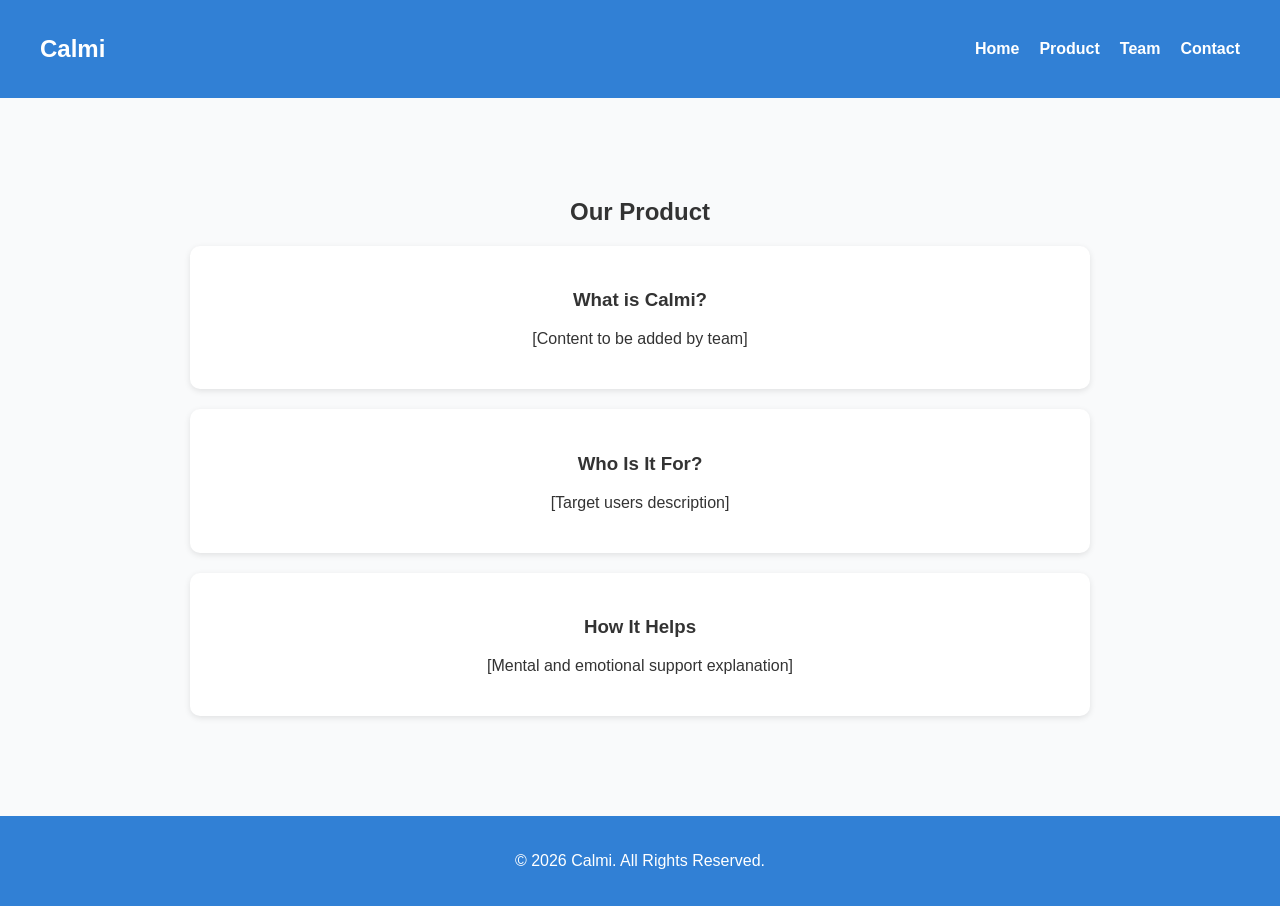
==== about.html @ ed435d08 "Update about.html" ====
<!DOCTYPE html>
<html lang="en">
<head>
  <meta charset="UTF-8">
  <meta name="viewport" content="width=device-width, initial-scale=1.0">
  <title>About | Calmi</title>
  <link rel="stylesheet" href="styles.css">
</head>
<body>
  <nav class="navbar">
    <h2 class="logo">Calmi</h2>
    <ul class="nav-links">
      <li><a href="index.html">Home</a></li>
      <li><a href="about.html">Product</a></li>
      <li><a href="team.html">Team</a></li>
      <li><a href="contact.html">Contact</a></li>
    </ul>
  </nav>

  <section class="page-section">
    <h1>Our Product</h1>

    <div class="content-box">
      <h3>What is Calmi?</h3>
      <p>[Content to be added by team]</p>
    </div>

    <div class="content-box">
      <h3>Who Is It For?</h3>
      <p>[Target users description]</p>
    </div>

    <div class="content-box">
      <h3>How It Helps</h3>
      <p>[Mental and emotional support explanation]</p>
    </div>
  </section>

  <footer>
    <p>© 2026 Calmi. All Rights Reserved.</p>
  </footer>
</body>

</html>
---- styles.css ----
body {
  margin: 0;
  font-family: Arial, sans-serif;
  background: #f9fafb;
  color: #333;
}

/* Navbar */
.navbar {
  display: flex;
  justify-content: space-between;
  align-items: center;
  background: #3180d5;
  padding: 15px 40px;
  color: white;
}

.logo {
  font-size: 24px;
}

.nav-links {
  list-style: none;
  display: flex;
  gap: 20px;
}

.nav-links a {
  color: white;
  text-decoration: none;
  font-weight: bold;
}

.nav-links a:hover {
  text-decoration: underline;
}

/* Hero */
.hero {
  text-align: center;
  padding: 100px 20px;
  background: linear-gradient(135deg, #2563eb, #1e3a8a);
  color: white;
}

.hero h1 {
  font-size: 48px;
}

.hero p {
  font-size: 20px;
  margin: 20px 0;
}

/* Buttons */
.btn-primary {
  background: #fbbf24;
  color: #000;
  padding: 12px 25px;
  border-radius: 8px;
  text-decoration: none;
  font-weight: bold;
  border: none;
  cursor: pointer;
}

.btn-primary:hover {
  background: #f59e0b;
}

/* Features */
.features {
  padding: 60px 20px;
  text-align: center;
}

.feature-grid {
  display: grid;
  grid-template-columns: repeat(auto-fit, minmax(200px, 1fr));
  gap: 20px;
  max-width: 900px;
  margin: auto;
}

.feature {
  background: white;
  padding: 25px;
  border-radius: 10px;
  box-shadow: 0 2px 8px rgba(0,0,0,0.1);
}

/* Pages */
.page-section {
  max-width: 900px;
  margin: 60px auto;
  padding: 20px;
  text-align: center;
}

.content-box {
  background: white;
  margin: 20px 0;
  padding: 25px;
  border-radius: 10px;
  box-shadow: 0 2px 6px rgba(0,0,0,0.1);
}

/* Team */
.team-grid {
  display: grid;
  grid-template-columns: repeat(auto-fit, minmax(220px, 1fr));
  gap: 20px;
  margin-top: 30px;
}

.member {
  background: white;
  padding: 20px;
  border-radius: 10px;
  box-shadow: 0 2px 6px rgba(0,0,0,0.1);
}

/* Contact */
.contact-form {
  display: flex;
  flex-direction: column;
  gap: 15px;
  max-width: 400px;
  margin: auto;
}

.contact-form input,
.contact-form textarea {
  padding: 10px;
  border-radius: 6px;
  border: 1px solid #ccc;
}

/* Footer */
footer {
  background: #3180d5;
  color: white;
  text-align: center;
  padding: 20px;
  margin-top: 50px;
}

/* Hero Section with Background Image */

.hero {
  height: 90vh;
  background: url("images/senior-support.png") center/cover no-repeat;
  position: relative;
  display: flex;
  align-items: center;
  justify-content: center;
}

/* Dark overlay for readability */
.hero-overlay {
  background: rgba(0, 0, 0, 0.45);
  width: 100%;
  height: 100%;
  display: flex;
  align-items: center;
  justify-content: center;
}

/* Text inside hero */
.hero-content {
  text-align: center;
  color: white;
  max-width: 850px;
  padding: 20px;
}

.hero-content h1 {
  font-size: 3.5rem;
  margin-bottom: 15px;
}

.hero-content p {
  font-size: 1.3rem;
  margin-bottom: 25px;
}
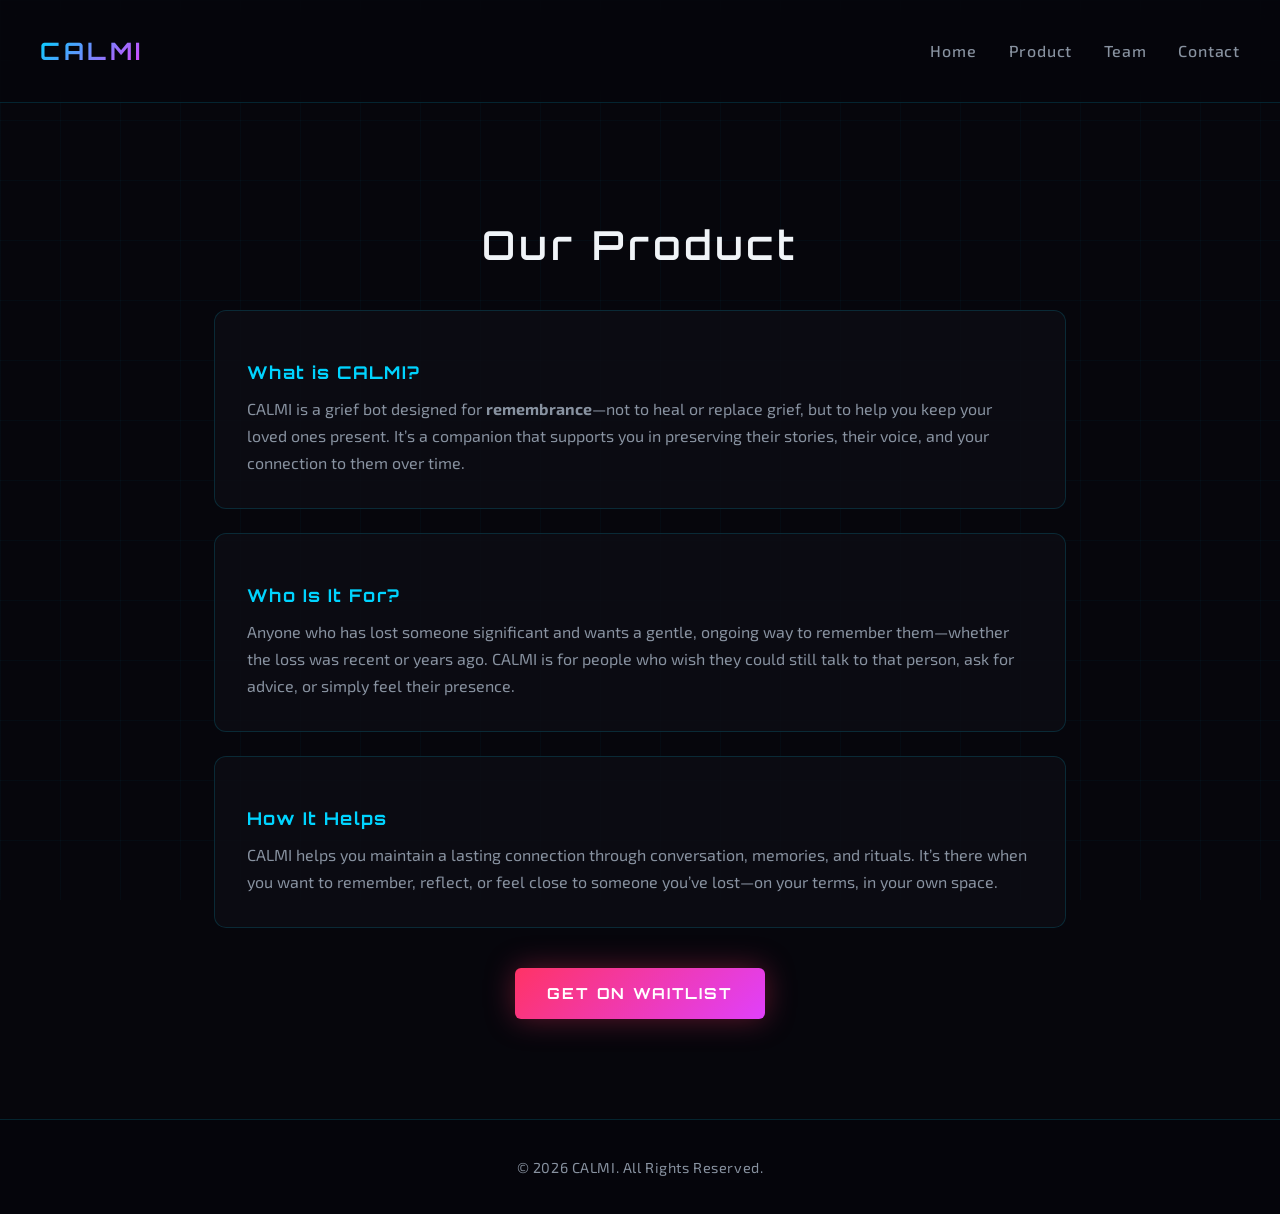
==== commit a849ff97: "new look" ====
--- a/about.html
+++ b/about.html
@@ -3,12 +3,12 @@
 <head>
   <meta charset="UTF-8">
   <meta name="viewport" content="width=device-width, initial-scale=1.0">
-  <title>About | Calmi</title>
+  <title>Product | CALMI</title>
   <link rel="stylesheet" href="styles.css">
 </head>
 <body>
   <nav class="navbar">
-    <h2 class="logo">Calmi</h2>
+    <h2 class="logo">CALMI</h2>
     <ul class="nav-links">
       <li><a href="index.html">Home</a></li>
       <li><a href="about.html">Product</a></li>
@@ -21,24 +21,27 @@
     <h1>Our Product</h1>
 
     <div class="content-box">
-      <h3>What is Calmi?</h3>
-      <p>[Content to be added by team]</p>
+      <h3>What is CALMI?</h3>
+      <p>CALMI is a grief bot designed for <strong>remembrance</strong>—not to heal or replace grief, but to help you keep your loved ones present. It’s a companion that supports you in preserving their stories, their voice, and your connection to them over time.</p>
     </div>
 
     <div class="content-box">
       <h3>Who Is It For?</h3>
-      <p>[Target users description]</p>
+      <p>Anyone who has lost someone significant and wants a gentle, ongoing way to remember them—whether the loss was recent or years ago. CALMI is for people who wish they could still talk to that person, ask for advice, or simply feel their presence.</p>
     </div>
 
     <div class="content-box">
       <h3>How It Helps</h3>
-      <p>[Mental and emotional support explanation]</p>
+      <p>CALMI helps you maintain a lasting connection through conversation, memories, and rituals. It’s there when you want to remember, reflect, or feel close to someone you’ve lost—on your terms, in your own space.</p>
     </div>
+
+    <p style="margin-top: 2rem;">
+      <a href="https://docs.google.com/forms/d/1u--4lO0Mme1MExjLRsgUja7HMF2YsxgxfcS31DDlOsg/viewform" target="_blank" rel="noopener noreferrer" class="btn-waitlist">Get on waitlist</a>
+    </p>
   </section>
 
   <footer>
-    <p>© 2026 Calmi. All Rights Reserved.</p>
+    <p>© 2026 CALMI. All Rights Reserved.</p>
   </footer>
 </body>
-
 </html>
--- a/styles.css
+++ b/styles.css
@@ -1,8 +1,48 @@
+/* CALMI — Futuristic remembrance companion */
+@import url('https://fonts.googleapis.com/css2?family=Orbitron:wght@400;500;600;700;800&family=Exo+2:ital,wght@0,300;0,400;0,500;0,600;0,700;1,400&display=swap');
+
+:root {
+  --bg-deep: #06060c;
+  --bg-card: #0d0d14;
+  --bg-elevated: #12121c;
+  --border: rgba(0, 212, 255, 0.15);
+  --accent-cyan: #00d4ff;
+  --accent-cyan-dim: rgba(0, 212, 255, 0.5);
+  --accent-magenta: #e040fb;
+  --accent-gold: #ffb347;
+  --accent-heart: #ff3366;
+  --text-primary: #f0f4f8;
+  --text-muted: #8892a0;
+  --glow-cyan: 0 0 30px rgba(0, 212, 255, 0.25);
+  --glow-magenta: 0 0 30px rgba(224, 64, 251, 0.2);
+  --font-display: 'Orbitron', sans-serif;
+  --font-body: 'Exo 2', sans-serif;
+}
+
+* {
+  box-sizing: border-box;
+}
+
 body {
   margin: 0;
-  font-family: Arial, sans-serif;
-  background: #f9fafb;
-  color: #333;
+  font-family: var(--font-body);
+  background: var(--bg-deep);
+  color: var(--text-primary);
+  min-height: 100vh;
+  overflow-x: hidden;
+}
+
+/* Subtle grid background */
+body::before {
+  content: '';
+  position: fixed;
+  inset: 0;
+  background-image:
+    linear-gradient(rgba(0, 212, 255, 0.03) 1px, transparent 1px),
+    linear-gradient(90deg, rgba(0, 212, 255, 0.03) 1px, transparent 1px);
+  background-size: 60px 60px;
+  pointer-events: none;
+  z-index: 0;
 }
 
 /* Navbar */
@@ -10,178 +50,397 @@
   display: flex;
   justify-content: space-between;
   align-items: center;
-  background: #3180d5;
-  padding: 15px 40px;
-  color: white;
+  background: rgba(6, 6, 12, 0.85);
+  backdrop-filter: blur(12px);
+  padding: 16px 40px;
+  border-bottom: 1px solid var(--border);
+  position: sticky;
+  top: 0;
+  z-index: 100;
 }
 
 .logo {
-  font-size: 24px;
+  font-family: var(--font-display);
+  font-size: 1.5rem;
+  font-weight: 700;
+  letter-spacing: 0.15em;
+  background: linear-gradient(135deg, var(--accent-cyan), var(--accent-magenta));
+  -webkit-background-clip: text;
+  -webkit-text-fill-color: transparent;
+  background-clip: text;
 }
 
 .nav-links {
   list-style: none;
   display: flex;
-  gap: 20px;
+  gap: 32px;
+  margin: 0;
+  padding: 0;
 }
 
 .nav-links a {
-  color: white;
+  color: var(--text-muted);
   text-decoration: none;
-  font-weight: bold;
+  font-weight: 500;
+  letter-spacing: 0.05em;
+  transition: color 0.2s ease, text-shadow 0.2s ease;
 }
 
 .nav-links a:hover {
-  text-decoration: underline;
+  color: var(--accent-cyan);
+  text-shadow: 0 0 20px var(--accent-cyan-dim);
 }
 
 /* Hero */
 .hero {
-  text-align: center;
-  padding: 100px 20px;
-  background: linear-gradient(135deg, #2563eb, #1e3a8a);
-  color: white;
-}
-
-.hero h1 {
-  font-size: 48px;
-}
-
-.hero p {
-  font-size: 20px;
-  margin: 20px 0;
+  min-height: 92vh;
+  position: relative;
+  display: flex;
+  align-items: center;
+  justify-content: center;
+  padding: 40px 24px;
+  background:
+    radial-gradient(ellipse 80% 50% at 50% 0%, rgba(0, 212, 255, 0.08) 0%, transparent 55%),
+    radial-gradient(ellipse 60% 40% at 80% 60%, rgba(224, 64, 251, 0.06) 0%, transparent 50%),
+    var(--bg-deep);
+}
+
+.hero-overlay {
+  display: flex;
+  align-items: center;
+  justify-content: center;
+  gap: 60px;
+  max-width: 1200px;
+  margin: 0 auto;
+  flex-wrap: wrap;
+}
+
+.hero-content {
+  text-align: left;
+  flex: 1;
+  min-width: 280px;
+}
+
+.hero-content h1 {
+  font-family: var(--font-display);
+  font-size: clamp(2.2rem, 5vw, 3.5rem);
+  font-weight: 700;
+  letter-spacing: 0.02em;
+  line-height: 1.15;
+  margin-bottom: 16px;
+  background: linear-gradient(180deg, #fff 0%, var(--text-muted) 100%);
+  -webkit-background-clip: text;
+  -webkit-text-fill-color: transparent;
+  background-clip: text;
+}
+
+.hero-content .tagline {
+  font-size: 1.15rem;
+  color: var(--accent-cyan);
+  font-weight: 500;
+  letter-spacing: 0.2em;
+  text-transform: uppercase;
+  margin-bottom: 12px;
+}
+
+.hero-content p {
+  font-size: 1.15rem;
+  color: var(--text-muted);
+  line-height: 1.6;
+  margin-bottom: 28px;
+  max-width: 480px;
+}
+
+.hero-calmi {
+  flex-shrink: 0;
+}
+
+.hero-calmi img {
+  width: min(320px, 85vw);
+  height: auto;
+  filter: drop-shadow(0 0 40px rgba(0, 212, 255, 0.2));
+  animation: float 6s ease-in-out infinite;
+}
+
+@keyframes float {
+  0%, 100% { transform: translateY(0); }
+  50% { transform: translateY(-12px); }
 }
 
 /* Buttons */
 .btn-primary {
-  background: #fbbf24;
-  color: #000;
-  padding: 12px 25px;
-  border-radius: 8px;
+  display: inline-block;
+  background: linear-gradient(135deg, var(--accent-cyan), #0099cc);
+  color: var(--bg-deep);
+  padding: 14px 28px;
+  border-radius: 6px;
   text-decoration: none;
-  font-weight: bold;
+  font-family: var(--font-display);
+  font-weight: 600;
+  font-size: 0.9rem;
+  letter-spacing: 0.1em;
   border: none;
   cursor: pointer;
+  transition: box-shadow 0.3s ease, transform 0.2s ease;
+  box-shadow: 0 0 25px rgba(0, 212, 255, 0.35);
 }
 
 .btn-primary:hover {
-  background: #f59e0b;
+  box-shadow: 0 0 40px rgba(0, 212, 255, 0.5);
+  transform: translateY(-2px);
+}
+
+.btn-waitlist {
+  display: inline-flex;
+  align-items: center;
+  gap: 10px;
+  background: linear-gradient(135deg, var(--accent-heart), var(--accent-magenta));
+  color: #fff;
+  padding: 16px 32px;
+  border-radius: 6px;
+  text-decoration: none;
+  font-family: var(--font-display);
+  font-weight: 700;
+  font-size: 0.95rem;
+  letter-spacing: 0.12em;
+  text-transform: uppercase;
+  border: none;
+  cursor: pointer;
+  transition: box-shadow 0.3s ease, transform 0.2s ease;
+  box-shadow: 0 0 30px rgba(255, 51, 102, 0.35);
+  margin-top: 8px;
+}
+
+.btn-waitlist:hover {
+  box-shadow: 0 0 45px rgba(255, 51, 102, 0.5), 0 0 60px rgba(224, 64, 251, 0.25);
+  transform: translateY(-2px);
 }
 
 /* Features */
 .features {
-  padding: 60px 20px;
+  padding: 80px 24px;
   text-align: center;
+  position: relative;
+  z-index: 1;
+}
+
+.features h2 {
+  font-family: var(--font-display);
+  font-size: clamp(1.5rem, 3vw, 2rem);
+  font-weight: 600;
+  letter-spacing: 0.15em;
+  color: var(--text-primary);
+  margin-bottom: 48px;
 }
 
 .feature-grid {
   display: grid;
-  grid-template-columns: repeat(auto-fit, minmax(200px, 1fr));
-  gap: 20px;
-  max-width: 900px;
-  margin: auto;
+  grid-template-columns: repeat(auto-fit, minmax(220px, 1fr));
+  gap: 24px;
+  max-width: 1000px;
+  margin: 0 auto;
 }
 
 .feature {
-  background: white;
-  padding: 25px;
-  border-radius: 10px;
-  box-shadow: 0 2px 8px rgba(0,0,0,0.1);
+  background: rgba(13, 13, 20, 0.8);
+  padding: 28px 24px;
+  border-radius: 12px;
+  border: 1px solid var(--border);
+  font-weight: 500;
+  letter-spacing: 0.04em;
+  transition: border-color 0.25s ease, box-shadow 0.25s ease;
+}
+
+.feature:hover {
+  border-color: var(--accent-cyan-dim);
+  box-shadow: var(--glow-cyan);
 }
 
 /* Pages */
 .page-section {
   max-width: 900px;
   margin: 60px auto;
-  padding: 20px;
+  padding: 24px;
   text-align: center;
+  position: relative;
+  z-index: 1;
+}
+
+.page-section h1 {
+  font-family: var(--font-display);
+  font-size: clamp(1.8rem, 4vw, 2.5rem);
+  font-weight: 600;
+  letter-spacing: 0.1em;
+  margin-bottom: 40px;
+  color: var(--text-primary);
 }
 
 .content-box {
-  background: white;
-  margin: 20px 0;
-  padding: 25px;
-  border-radius: 10px;
-  box-shadow: 0 2px 6px rgba(0,0,0,0.1);
+  background: rgba(13, 13, 20, 0.8);
+  margin: 24px 0;
+  padding: 32px;
+  border-radius: 12px;
+  border: 1px solid var(--border);
+  text-align: left;
+}
+
+.content-box h3 {
+  font-family: var(--font-display);
+  font-size: 1.1rem;
+  letter-spacing: 0.08em;
+  color: var(--accent-cyan);
+  margin-bottom: 12px;
+}
+
+.content-box p {
+  color: var(--text-muted);
+  line-height: 1.7;
+  margin: 0;
 }
 
 /* Team */
+.team {
+  text-align: center;
+  padding: 48px 24px;
+  position: relative;
+  z-index: 1;
+}
+
 .team-grid {
   display: grid;
   grid-template-columns: repeat(auto-fit, minmax(220px, 1fr));
-  gap: 20px;
-  margin-top: 30px;
+  gap: 28px;
+  margin-top: 36px;
+  max-width: 1100px;
+  margin-left: auto;
+  margin-right: auto;
 }
 
 .member {
-  background: white;
-  padding: 20px;
-  border-radius: 10px;
-  box-shadow: 0 2px 6px rgba(0,0,0,0.1);
+  background: rgba(13, 13, 20, 0.8);
+  padding: 24px;
+  border-radius: 12px;
+  border: 1px solid var(--border);
+  max-width: 280px;
+  margin: 0 auto;
+  transition: border-color 0.25s ease, box-shadow 0.25s ease;
+}
+
+.member:hover {
+  border-color: var(--accent-cyan-dim);
+  box-shadow: var(--glow-cyan);
+}
+
+.member img {
+  width: 160px;
+  height: 160px;
+  object-fit: cover;
+  border-radius: 50%;
+  margin-bottom: 16px;
+  border: 2px solid var(--border);
+}
+
+.member h3 {
+  font-family: var(--font-display);
+  font-size: 0.95rem;
+  letter-spacing: 0.05em;
+  margin-bottom: 6px;
+  color: var(--text-primary);
+}
+
+.member p {
+  color: var(--text-muted);
+  font-size: 0.9rem;
+  margin: 0;
 }
 
 /* Contact */
 .contact-form {
   display: flex;
   flex-direction: column;
-  gap: 15px;
-  max-width: 400px;
-  margin: auto;
+  gap: 18px;
+  max-width: 420px;
+  margin: 0 auto 32px;
 }
 
 .contact-form input,
 .contact-form textarea {
-  padding: 10px;
-  border-radius: 6px;
-  border: 1px solid #ccc;
+  padding: 14px 18px;
+  border-radius: 8px;
+  border: 1px solid var(--border);
+  background: var(--bg-card);
+  color: var(--text-primary);
+  font-family: var(--font-body);
+  font-size: 1rem;
+  transition: border-color 0.2s ease, box-shadow 0.2s ease;
+}
+
+.contact-form input::placeholder,
+.contact-form textarea::placeholder {
+  color: var(--text-muted);
+}
+
+.contact-form input:focus,
+.contact-form textarea:focus {
+  outline: none;
+  border-color: var(--accent-cyan);
+  box-shadow: 0 0 0 3px rgba(0, 212, 255, 0.15);
+}
+
+.contact-form .btn-primary {
+  margin-top: 8px;
+}
+
+.waitlist-cta {
+  margin-top: 40px;
+  padding-top: 32px;
+  border-top: 1px solid var(--border);
+}
+
+.waitlist-cta p {
+  color: var(--text-muted);
+  margin-bottom: 16px;
 }
 
 /* Footer */
 footer {
-  background: #3180d5;
-  color: white;
+  background: rgba(6, 6, 12, 0.95);
+  border-top: 1px solid var(--border);
+  color: var(--text-muted);
   text-align: center;
-  padding: 20px;
-  margin-top: 50px;
-}
-
-/* Hero Section with Background Image */
-
-.hero {
-  height: 90vh;
-  background: url("images/senior-support.png") center/cover no-repeat;
+  padding: 24px;
+  margin-top: 60px;
+  font-size: 0.9rem;
+  letter-spacing: 0.04em;
   position: relative;
-  display: flex;
-  align-items: center;
-  justify-content: center;
-}
-
-/* Dark overlay for readability */
-.hero-overlay {
-  background: rgba(0, 0, 0, 0.45);
-  width: 100%;
-  height: 100%;
-  display: flex;
-  align-items: center;
-  justify-content: center;
-}
-
-/* Text inside hero */
-.hero-content {
-  text-align: center;
-  color: white;
-  max-width: 850px;
-  padding: 20px;
-}
-
-.hero-content h1 {
-  font-size: 3.5rem;
-  margin-bottom: 15px;
-}
-
-.hero-content p {
-  font-size: 1.3rem;
-  margin-bottom: 25px;
-}
-
-
+  z-index: 1;
+}
+
+/* Responsive */
+@media (max-width: 768px) {
+  .navbar {
+    padding: 12px 20px;
+  }
+
+  .nav-links {
+    gap: 20px;
+  }
+
+  .hero-overlay {
+    flex-direction: column;
+    gap: 40px;
+  }
+
+  .hero-content {
+    text-align: center;
+  }
+
+  .hero-content p {
+    margin-left: auto;
+    margin-right: auto;
+  }
+
+  .hero-calmi img {
+    width: min(260px, 75vw);
+  }
+}
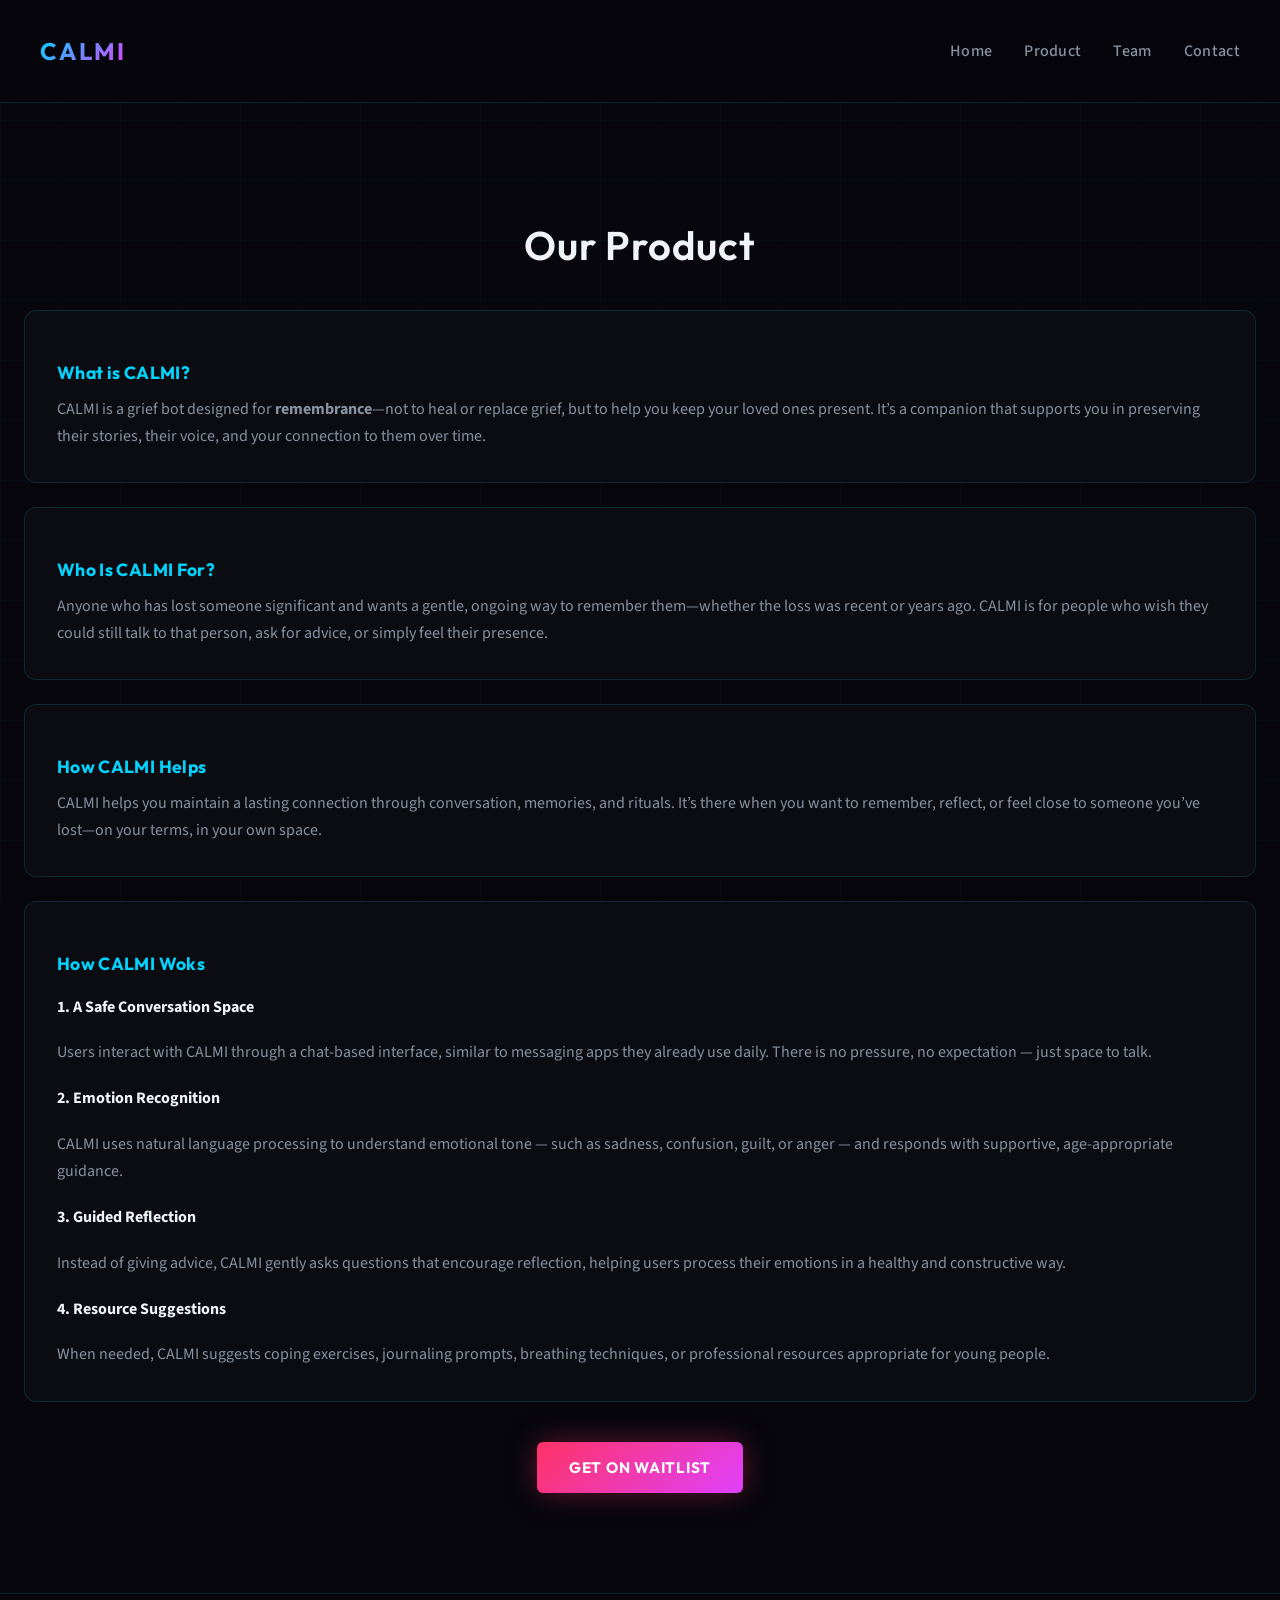
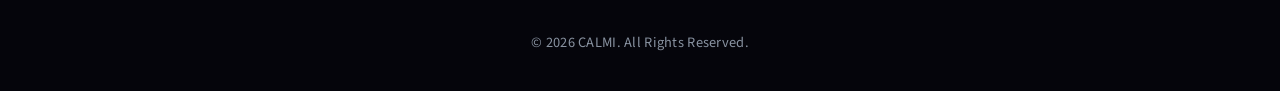
==== commit e220fa3e: "Update about.html" ====
--- a/about.html
+++ b/about.html
@@ -26,15 +26,33 @@
     </div>
 
     <div class="content-box">
-      <h3>Who Is It For?</h3>
+      <h3>Who Is CALMI For?</h3>
       <p>Anyone who has lost someone significant and wants a gentle, ongoing way to remember them—whether the loss was recent or years ago. CALMI is for people who wish they could still talk to that person, ask for advice, or simply feel their presence.</p>
     </div>
 
     <div class="content-box">
-      <h3>How It Helps</h3>
+      <h3>How CALMI Helps</h3>
       <p>CALMI helps you maintain a lasting connection through conversation, memories, and rituals. It’s there when you want to remember, reflect, or feel close to someone you’ve lost—on your terms, in your own space.</p>
+
     </div>
 
+    <div class="content-box">
+      <h3>How CALMI Woks</h3>
+      
+      <h4>1. A Safe Conversation Space</h4>
+      <p>Users interact with CALMI through a chat-based interface, similar to messaging apps they already use daily. There is no pressure, no expectation — just space to talk.</p>
+      
+      <h4>2. Emotion Recognition</h4>
+      <p>CALMI uses natural language processing to understand emotional tone — such as sadness, confusion, guilt, or anger — and responds with supportive, age-appropriate guidance.
+
+      <h4>3. Guided Reflection</h4>
+      <p>Instead of giving advice, CALMI gently asks questions that encourage reflection, helping users process their emotions in a healthy and constructive way.</p>
+
+      <h4>4. Resource Suggestions</h4>
+      <p>When needed, CALMI suggests coping exercises, journaling prompts, breathing techniques, or professional resources appropriate for young people.</p>
+    </p>
+    </div>
+    
     <p style="margin-top: 2rem;">
       <a href="https://docs.google.com/forms/d/1u--4lO0Mme1MExjLRsgUja7HMF2YsxgxfcS31DDlOsg/viewform" target="_blank" rel="noopener noreferrer" class="btn-waitlist">Get on waitlist</a>
     </p>
@@ -45,3 +63,4 @@
   </footer>
 </body>
 </html>
+
--- a/styles.css
+++ b/styles.css
@@ -1,5 +1,5 @@
 /* CALMI — Futuristic remembrance companion */
-@import url('https://fonts.googleapis.com/css2?family=Orbitron:wght@400;500;600;700;800&family=Exo+2:ital,wght@0,300;0,400;0,500;0,600;0,700;1,400&display=swap');
+@import url('https://fonts.googleapis.com/css2?family=Outfit:wght@400;500;600;700&family=Source+Sans+3:ital,wght@0,300;0,400;0,500;0,600;0,700;1,400&display=swap');
 
 :root {
   --bg-deep: #06060c;
@@ -15,8 +15,8 @@
   --text-muted: #8892a0;
   --glow-cyan: 0 0 30px rgba(0, 212, 255, 0.25);
   --glow-magenta: 0 0 30px rgba(224, 64, 251, 0.2);
-  --font-display: 'Orbitron', sans-serif;
-  --font-body: 'Exo 2', sans-serif;
+  --font-display: 'Outfit', sans-serif;
+  --font-body: 'Source Sans 3', sans-serif;
 }
 
 * {
@@ -63,7 +63,7 @@
   font-family: var(--font-display);
   font-size: 1.5rem;
   font-weight: 700;
-  letter-spacing: 0.15em;
+  letter-spacing: 0.08em;
   background: linear-gradient(135deg, var(--accent-cyan), var(--accent-magenta));
   -webkit-background-clip: text;
   -webkit-text-fill-color: transparent;
@@ -82,7 +82,7 @@
   color: var(--text-muted);
   text-decoration: none;
   font-weight: 500;
-  letter-spacing: 0.05em;
+  letter-spacing: 0.02em;
   transition: color 0.2s ease, text-shadow 0.2s ease;
 }
 
@@ -125,8 +125,8 @@
   font-family: var(--font-display);
   font-size: clamp(2.2rem, 5vw, 3.5rem);
   font-weight: 700;
-  letter-spacing: 0.02em;
-  line-height: 1.15;
+  letter-spacing: 0.01em;
+  line-height: 1.2;
   margin-bottom: 16px;
   background: linear-gradient(180deg, #fff 0%, var(--text-muted) 100%);
   -webkit-background-clip: text;
@@ -138,7 +138,7 @@
   font-size: 1.15rem;
   color: var(--accent-cyan);
   font-weight: 500;
-  letter-spacing: 0.2em;
+  letter-spacing: 0.12em;
   text-transform: uppercase;
   margin-bottom: 12px;
 }
@@ -155,11 +155,13 @@
   flex-shrink: 0;
 }
 
-.hero-calmi img {
+.hero-calmi img,
+.hero-calmi img.calmi-cutout {
   width: min(320px, 85vw);
   height: auto;
   filter: drop-shadow(0 0 40px rgba(0, 212, 255, 0.2));
   animation: float 6s ease-in-out infinite;
+  /* No blend mode: use a PNG with transparent background for a clean cutout */
 }
 
 @keyframes float {
@@ -178,7 +180,7 @@
   font-family: var(--font-display);
   font-weight: 600;
   font-size: 0.9rem;
-  letter-spacing: 0.1em;
+  letter-spacing: 0.04em;
   border: none;
   cursor: pointer;
   transition: box-shadow 0.3s ease, transform 0.2s ease;
@@ -202,7 +204,7 @@
   font-family: var(--font-display);
   font-weight: 700;
   font-size: 0.95rem;
-  letter-spacing: 0.12em;
+  letter-spacing: 0.05em;
   text-transform: uppercase;
   border: none;
   cursor: pointer;
@@ -228,7 +230,7 @@
   font-family: var(--font-display);
   font-size: clamp(1.5rem, 3vw, 2rem);
   font-weight: 600;
-  letter-spacing: 0.15em;
+  letter-spacing: 0.03em;
   color: var(--text-primary);
   margin-bottom: 48px;
 }
@@ -247,7 +249,7 @@
   border-radius: 12px;
   border: 1px solid var(--border);
   font-weight: 500;
-  letter-spacing: 0.04em;
+  letter-spacing: 0.02em;
   transition: border-color 0.25s ease, box-shadow 0.25s ease;
 }
 
@@ -258,7 +260,7 @@
 
 /* Pages */
 .page-section {
-  max-width: 900px;
+  max-width: 1350px;
   margin: 60px auto;
   padding: 24px;
   text-align: center;
@@ -270,7 +272,7 @@
   font-family: var(--font-display);
   font-size: clamp(1.8rem, 4vw, 2.5rem);
   font-weight: 600;
-  letter-spacing: 0.1em;
+  letter-spacing: 0.02em;
   margin-bottom: 40px;
   color: var(--text-primary);
 }
@@ -287,7 +289,7 @@
 .content-box h3 {
   font-family: var(--font-display);
   font-size: 1.1rem;
-  letter-spacing: 0.08em;
+  letter-spacing: 0.02em;
   color: var(--accent-cyan);
   margin-bottom: 12px;
 }
@@ -311,7 +313,6 @@
   grid-template-columns: repeat(auto-fit, minmax(220px, 1fr));
   gap: 28px;
   margin-top: 36px;
-  max-width: 1100px;
   margin-left: auto;
   margin-right: auto;
 }
@@ -335,7 +336,7 @@
   width: 160px;
   height: 160px;
   object-fit: cover;
-  border-radius: 50%;
+  border-radius: 15%;
   margin-bottom: 16px;
   border: 2px solid var(--border);
 }
@@ -343,7 +344,7 @@
 .member h3 {
   font-family: var(--font-display);
   font-size: 0.95rem;
-  letter-spacing: 0.05em;
+  letter-spacing: 0.02em;
   margin-bottom: 6px;
   color: var(--text-primary);
 }
@@ -411,7 +412,7 @@
   padding: 24px;
   margin-top: 60px;
   font-size: 0.9rem;
-  letter-spacing: 0.04em;
+  letter-spacing: 0.02em;
   position: relative;
   z-index: 1;
 }
@@ -444,3 +445,10 @@
     width: min(260px, 75vw);
   }
 }
+
+
+
+
+
+
+
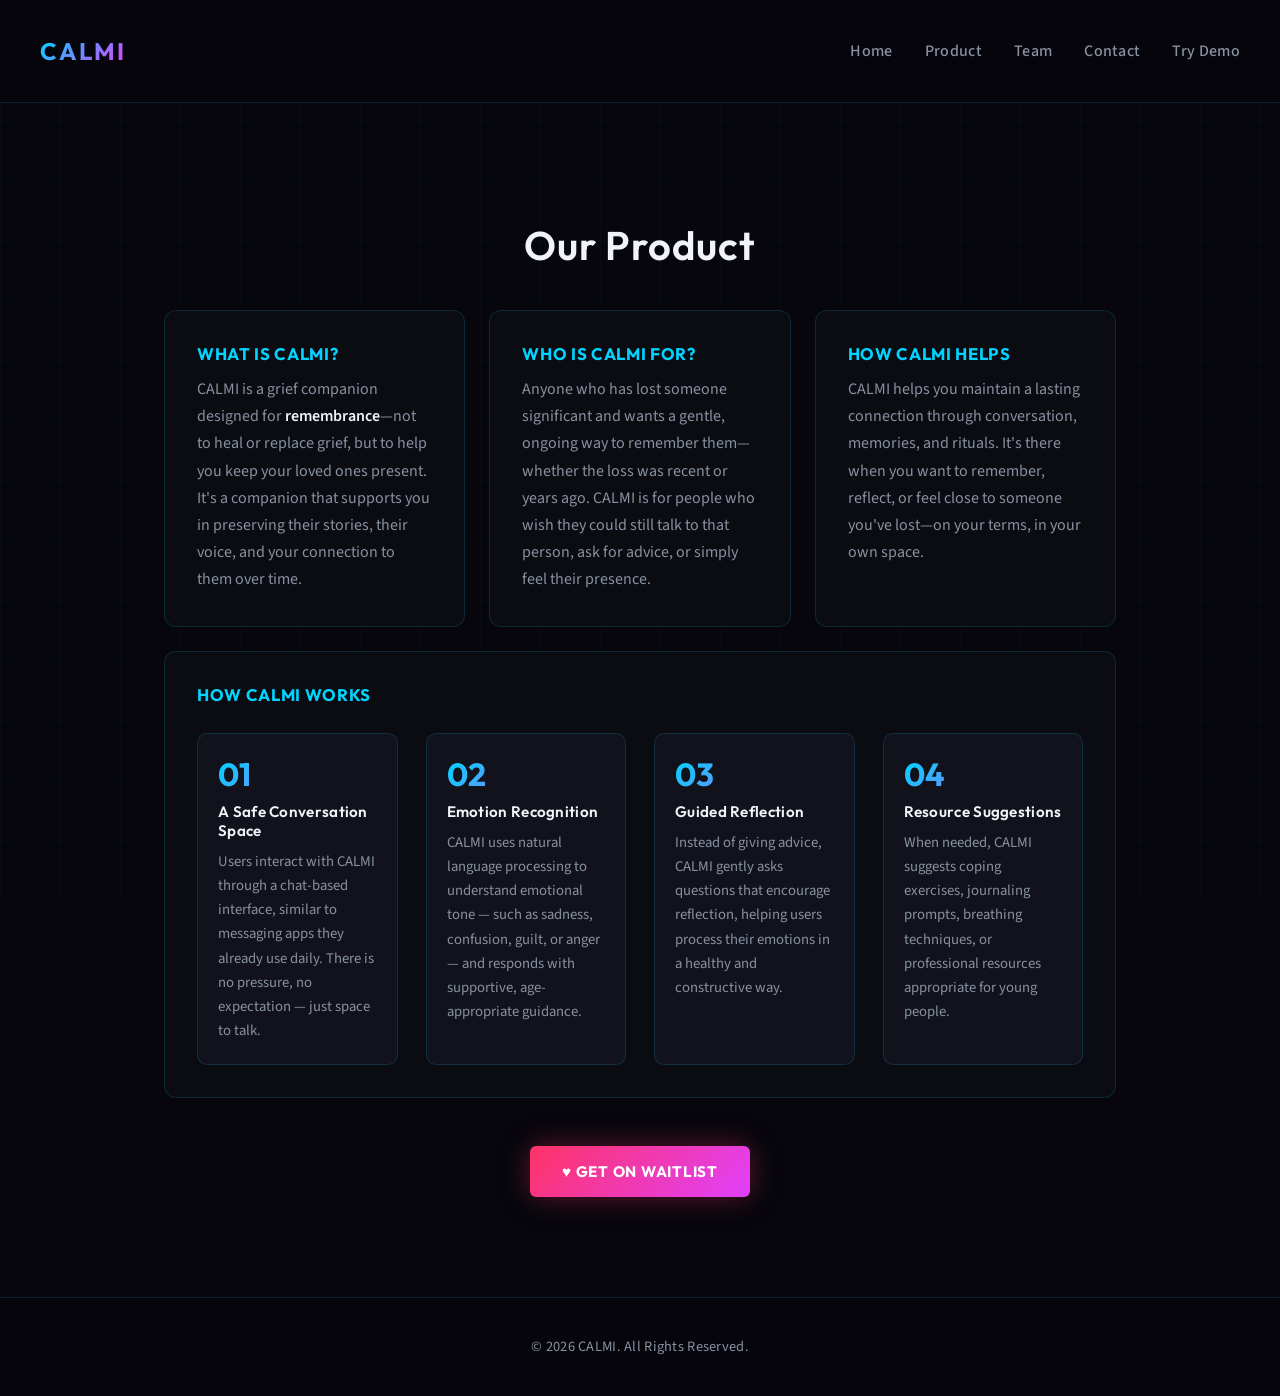
==== commit 0d7de1ff: "Added new file and update code" ====
--- a/about.html
+++ b/about.html
@@ -14,53 +14,182 @@
       <li><a href="about.html">Product</a></li>
       <li><a href="team.html">Team</a></li>
       <li><a href="contact.html">Contact</a></li>
+      <li><a href="demo.html">Try Demo</a></li>
     </ul>
   </nav>
 
   <section class="page-section">
     <h1>Our Product</h1>
 
-    <div class="content-box">
-      <h3>What is CALMI?</h3>
-      <p>CALMI is a grief bot designed for <strong>remembrance</strong>—not to heal or replace grief, but to help you keep your loved ones present. It’s a companion that supports you in preserving their stories, their voice, and your connection to them over time.</p>
+    <!-- Top 3 overview boxes -->
+    <div class="content-grid-top">
+      <div class="content-box">
+        <h3>What is CALMI?</h3>
+        <p>CALMI is a grief companion designed for <strong>remembrance</strong>—not to heal or replace grief, but to help you keep your loved ones present. It's a companion that supports you in preserving their stories, their voice, and your connection to them over time.</p>
+      </div>
+      <div class="content-box">
+        <h3>Who Is CALMI For?</h3>
+        <p>Anyone who has lost someone significant and wants a gentle, ongoing way to remember them—whether the loss was recent or years ago. CALMI is for people who wish they could still talk to that person, ask for advice, or simply feel their presence.</p>
+      </div>
+      <div class="content-box">
+        <h3>How CALMI Helps</h3>
+        <p>CALMI helps you maintain a lasting connection through conversation, memories, and rituals. It's there when you want to remember, reflect, or feel close to someone you've lost—on your terms, in your own space.</p>
+      </div>
     </div>
 
-    <div class="content-box">
-      <h3>Who Is CALMI For?</h3>
-      <p>Anyone who has lost someone significant and wants a gentle, ongoing way to remember them—whether the loss was recent or years ago. CALMI is for people who wish they could still talk to that person, ask for advice, or simply feel their presence.</p>
+    <!-- How it works — stepped layout -->
+    <div class="content-box how-it-works">
+      <h3>How CALMI Works</h3>
+      <div class="steps-grid">
+        <div class="step">
+          <span class="step-number">01</span>
+          <h4>A Safe Conversation Space</h4>
+          <p>Users interact with CALMI through a chat-based interface, similar to messaging apps they already use daily. There is no pressure, no expectation — just space to talk.</p>
+        </div>
+        <div class="step">
+          <span class="step-number">02</span>
+          <h4>Emotion Recognition</h4>
+          <p>CALMI uses natural language processing to understand emotional tone — such as sadness, confusion, guilt, or anger — and responds with supportive, age-appropriate guidance.</p>
+        </div>
+        <div class="step">
+          <span class="step-number">03</span>
+          <h4>Guided Reflection</h4>
+          <p>Instead of giving advice, CALMI gently asks questions that encourage reflection, helping users process their emotions in a healthy and constructive way.</p>
+        </div>
+        <div class="step">
+          <span class="step-number">04</span>
+          <h4>Resource Suggestions</h4>
+          <p>When needed, CALMI suggests coping exercises, journaling prompts, breathing techniques, or professional resources appropriate for young people.</p>
+        </div>
+      </div>
     </div>
 
-    <div class="content-box">
-      <h3>How CALMI Helps</h3>
-      <p>CALMI helps you maintain a lasting connection through conversation, memories, and rituals. It’s there when you want to remember, reflect, or feel close to someone you’ve lost—on your terms, in your own space.</p>
-
-    </div>
-
-    <div class="content-box">
-      <h3>How CALMI Woks</h3>
-      
-      <h4>1. A Safe Conversation Space</h4>
-      <p>Users interact with CALMI through a chat-based interface, similar to messaging apps they already use daily. There is no pressure, no expectation — just space to talk.</p>
-      
-      <h4>2. Emotion Recognition</h4>
-      <p>CALMI uses natural language processing to understand emotional tone — such as sadness, confusion, guilt, or anger — and responds with supportive, age-appropriate guidance.
-
-      <h4>3. Guided Reflection</h4>
-      <p>Instead of giving advice, CALMI gently asks questions that encourage reflection, helping users process their emotions in a healthy and constructive way.</p>
-
-      <h4>4. Resource Suggestions</h4>
-      <p>When needed, CALMI suggests coping exercises, journaling prompts, breathing techniques, or professional resources appropriate for young people.</p>
-    </p>
-    </div>
-    
-    <p style="margin-top: 2rem;">
-      <a href="https://docs.google.com/forms/d/1u--4lO0Mme1MExjLRsgUja7HMF2YsxgxfcS31DDlOsg/viewform" target="_blank" rel="noopener noreferrer" class="btn-waitlist">Get on waitlist</a>
+    <p class="cta-wrap">
+      <a href="https://docs.google.com/forms/d/1u--4lO0Mme1MExjLRsgUja7HMF2YsxgxfcS31DDlOsg/viewform"
+         target="_blank" rel="noopener noreferrer" class="btn-waitlist">
+        ♥ Get on Waitlist
+      </a>
     </p>
   </section>
 
   <footer>
     <p>© 2026 CALMI. All Rights Reserved.</p>
   </footer>
+
+  <script>
+    // ── Counter animation for stat numbers ──────
+    function animateCounters() {
+      document.querySelectorAll('.stat-number[data-target]').forEach(el => {
+        const target = parseFloat(el.dataset.target);
+        const decimals = parseInt(el.dataset.decimal || '0');
+        const duration = 1400;
+        const start = performance.now();
+        function step(now) {
+          const p = Math.min((now - start) / duration, 1);
+          const ease = 1 - Math.pow(1 - p, 3);
+          el.textContent = (target * ease).toFixed(decimals);
+          if (p < 1) requestAnimationFrame(step);
+          else el.textContent = target.toFixed(decimals);
+        }
+        requestAnimationFrame(step);
+      });
+    }
+ 
+    // ── Animate bars ────────────────────────────
+    function animateBars() {
+      document.querySelectorAll('.bar-fill[data-width]').forEach(el => {
+        setTimeout(() => { el.style.width = el.dataset.width + '%'; }, 100);
+      });
+    }
+ 
+    // ── Build intensity histogram ───────────────
+    // Raw scores from survey (blank = excluded): 1,1,1,4,5,9,1,8,1,2,3,3,3,7,2,8,1,1
+    const intensityData = {
+      1: 5, 2: 2, 3: 3, 4: 1, 5: 1, 6: 0, 7: 1, 8: 2, 9: 1, 10: 0
+    };
+    const maxCount = Math.max(...Object.values(intensityData));
+    const chartEl = document.getElementById('intensityChart');
+    for (let i = 1; i <= 10; i++) {
+      const count = intensityData[i] || 0;
+      const heightPct = maxCount > 0 ? (count / maxCount) * 100 : 0;
+      const col = document.createElement('div');
+      col.className = 'intensity-col';
+      col.innerHTML = `
+        <div class="intensity-bar" data-h="${heightPct}" style="height:0;min-height:${count>0?4:0}px"></div>
+        <span class="intensity-num">${i}</span>
+      `;
+      chartEl.appendChild(col);
+    }
+ 
+    function animateIntensity() {
+      document.querySelectorAll('.intensity-bar[data-h]').forEach(el => {
+        setTimeout(() => { el.style.height = el.dataset.h + '%'; }, 100);
+      });
+    }
+ 
+    // ── Intersection Observer — trigger on scroll ─
+    const observer = new IntersectionObserver(entries => {
+      entries.forEach(entry => {
+        if (entry.isIntersecting) {
+          animateCounters();
+          animateBars();
+          animateIntensity();
+          observer.disconnect();
+        }
+      });
+    }, { threshold: 0.2 });
+ 
+    observer.observe(document.querySelector('.research-section'));
+ 
+    // Hamburger menu
+    const toggle = document.getElementById('navToggle');
+    const links  = document.getElementById('navLinks');
+    if (toggle && links) {
+      toggle.addEventListener('click', () => {
+        toggle.classList.toggle('open');
+        links.classList.toggle('open');
+      });
+      links.querySelectorAll('a').forEach(a =>
+        a.addEventListener('click', () => {
+          toggle.classList.remove('open');
+          links.classList.remove('open');
+        })
+      );
+    }
+    
+    // ── Fetch live data from Google Apps Script ───
+    const SHEET_URL = 'https://script.google.com/macros/s/AKfycbwr1Ujhwv1OYoxA-IgQOLpGB4z5qxiKWC8Q3_QaXtcikk8JJPNARpCKKXXN2_PONS5E/exec';
+
+    fetch(SHEET_URL)
+      .then(r => r.json())
+      .then(data => {
+        // Update stats-card with newest data
+        if (data.pctLost)
+          document.querySelector('[data-target="85"]').dataset.target = data.pctLost;
+        if (data.pctWantToTalk)
+          document.querySelector('[data-target="78"]').dataset.target = data.pctWantToTalk;
+        if (data.avgIntensity)
+          document.querySelector('[data-target="4.2"]').dataset.target = data.avgIntensity;
+        if (data.totalResponses)
+          document.getElementById('responseCount').textContent = data.totalResponses + ' responses';
+      })
+      .catch(() => {
+        // If fetch fails, keep the fixed data, nothing to do.
+      })
+      .finally(() => {
+        const observer = new IntersectionObserver(entries => {
+          entries.forEach(entry => {
+            if (entry.isIntersecting) {
+              animateCounters();
+              animateBars();
+              animateIntensity();
+              observer.disconnect();
+            }
+          });
+        }, { threshold: 0.2 });
+
+        observer.observe(document.querySelector('.research-section'));
+      });
+  </script>
 </body>
-</html>
-
+</html>
--- a/styles.css
+++ b/styles.css
@@ -45,7 +45,7 @@
   z-index: 0;
 }
 
-/* Navbar */
+/* ─── Navbar ─────────────────────────────────── */
 .navbar {
   display: flex;
   justify-content: space-between;
@@ -91,7 +91,7 @@
   text-shadow: 0 0 20px var(--accent-cyan-dim);
 }
 
-/* Hero */
+/* ─── Hero ───────────────────────────────────── */
 .hero {
   min-height: 92vh;
   position: relative;
@@ -161,15 +161,14 @@
   height: auto;
   filter: drop-shadow(0 0 40px rgba(0, 212, 255, 0.2));
   animation: float 6s ease-in-out infinite;
-  /* No blend mode: use a PNG with transparent background for a clean cutout */
 }
 
 @keyframes float {
   0%, 100% { transform: translateY(0); }
-  50% { transform: translateY(-12px); }
-}
-
-/* Buttons */
+  50%       { transform: translateY(-12px); }
+}
+
+/* ─── Buttons ────────────────────────────────── */
 .btn-primary {
   display: inline-block;
   background: linear-gradient(135deg, var(--accent-cyan), #0099cc);
@@ -210,7 +209,6 @@
   cursor: pointer;
   transition: box-shadow 0.3s ease, transform 0.2s ease;
   box-shadow: 0 0 30px rgba(255, 51, 102, 0.35);
-  margin-top: 8px;
 }
 
 .btn-waitlist:hover {
@@ -218,7 +216,7 @@
   transform: translateY(-2px);
 }
 
-/* Features */
+/* ─── Features ───────────────────────────────── */
 .features {
   padding: 80px 24px;
   text-align: center;
@@ -258,9 +256,9 @@
   box-shadow: var(--glow-cyan);
 }
 
-/* Pages */
+/* ─── Page Sections ──────────────────────────── */
 .page-section {
-  max-width: 1350px;
+  max-width: 1000px;
   margin: 60px auto;
   padding: 24px;
   text-align: center;
@@ -277,21 +275,37 @@
   color: var(--text-primary);
 }
 
+/* Top 3 overview cards — equal-height columns */
+.content-grid-top {
+  display: grid;
+  grid-template-columns: repeat(auto-fit, minmax(260px, 1fr));
+  gap: 24px;
+  margin-bottom: 24px;
+  text-align: left;
+}
+
+/* Generic content box */
 .content-box {
   background: rgba(13, 13, 20, 0.8);
-  margin: 24px 0;
   padding: 32px;
   border-radius: 12px;
   border: 1px solid var(--border);
   text-align: left;
+  transition: border-color 0.25s ease, box-shadow 0.25s ease;
+}
+
+.content-box:hover {
+  border-color: var(--accent-cyan-dim);
+  box-shadow: var(--glow-cyan);
 }
 
 .content-box h3 {
   font-family: var(--font-display);
-  font-size: 1.1rem;
-  letter-spacing: 0.02em;
+  font-size: 1.05rem;
+  letter-spacing: 0.04em;
+  text-transform: uppercase;
   color: var(--accent-cyan);
-  margin-bottom: 12px;
+  margin: 0 0 12px;
 }
 
 .content-box p {
@@ -300,7 +314,75 @@
   margin: 0;
 }
 
-/* Team */
+.content-box strong {
+  color: var(--text-primary);
+  font-weight: 600;
+}
+
+/* ─── How It Works (stepped grid) ───────────── */
+.how-it-works {
+  margin-top: 0;
+}
+
+.how-it-works h3 {
+  margin-bottom: 28px;
+}
+
+.steps-grid {
+  display: grid;
+  grid-template-columns: repeat(auto-fit, minmax(200px, 1fr));
+  gap: 28px;
+}
+
+.step {
+  position: relative;
+  padding: 24px 20px 20px;
+  background: var(--bg-elevated);
+  border-radius: 10px;
+  border: 1px solid var(--border);
+  transition: border-color 0.25s ease, box-shadow 0.25s ease;
+}
+
+.step:hover {
+  border-color: var(--accent-cyan-dim);
+  box-shadow: var(--glow-cyan);
+}
+
+.step-number {
+  display: block;
+  font-family: var(--font-display);
+  font-size: 2rem;
+  font-weight: 700;
+  line-height: 1;
+  margin-bottom: 12px;
+  background: linear-gradient(135deg, var(--accent-cyan), var(--accent-magenta));
+  -webkit-background-clip: text;
+  -webkit-text-fill-color: transparent;
+  background-clip: text;
+}
+
+.step h4 {
+  font-family: var(--font-display);
+  font-size: 0.95rem;
+  font-weight: 600;
+  letter-spacing: 0.02em;
+  color: var(--text-primary);
+  margin: 0 0 10px;
+}
+
+.step p {
+  color: var(--text-muted);
+  font-size: 0.92rem;
+  line-height: 1.65;
+  margin: 0;
+}
+
+/* ─── CTA wrap ───────────────────────────────── */
+.cta-wrap {
+  margin-top: 48px;
+}
+
+/* ─── Team ───────────────────────────────────── */
 .team {
   text-align: center;
   padding: 48px 24px;
@@ -355,7 +437,7 @@
   margin: 0;
 }
 
-/* Contact */
+/* ─── Contact ────────────────────────────────── */
 .contact-form {
   display: flex;
   flex-direction: column;
@@ -403,7 +485,7 @@
   margin-bottom: 16px;
 }
 
-/* Footer */
+/* ─── Footer ─────────────────────────────────── */
 footer {
   background: rgba(6, 6, 12, 0.95);
   border-top: 1px solid var(--border);
@@ -417,19 +499,214 @@
   z-index: 1;
 }
 
-/* Responsive */
+/* ─── Team 4-column override ─────────────────── */
+.team-grid-4 {
+  grid-template-columns: repeat(4, 1fr);
+  max-width: 1100px;
+  margin-left: auto;
+  margin-right: auto;
+}
+
+.member-role {
+  color: var(--accent-cyan);
+  font-family: var(--font-display);
+  font-size: 0.8rem;
+  font-weight: 600;
+  letter-spacing: 0.1em;
+  text-transform: uppercase;
+  margin: 4px 0 12px;
+}
+
+.member-contributions {
+  list-style: none;
+  padding: 0;
+  margin: 0;
+  text-align: left;
+}
+
+.member-contributions li {
+  color: var(--text-muted);
+  font-size: 0.82rem;
+  line-height: 1.55;
+  padding: 5px 0;
+  border-top: 1px solid var(--border);
+  display: flex;
+  gap: 7px;
+}
+
+.member-contributions li::before {
+  content: '—';
+  color: var(--accent-cyan-dim);
+  flex-shrink: 0;
+}
+
+/* ─── features CTA (below feature-grid) ─────── */
+.features .cta-wrap {
+  margin-top: 36px;
+}
+
+/* ─── Two-column Problem / Approach ─────────── */
+.two-col-section {
+  display: grid;
+  grid-template-columns: 1fr 1fr;
+  gap: 24px;
+  text-align: left;
+  /* override default page-section centering */
+  margin-top: 0;
+  padding-top: 0;
+}
+
+/* section label (replaces <h1> for non-hero sections) */
+.section-label {
+  font-family: var(--font-display);
+  font-size: clamp(1.3rem, 2.5vw, 1.7rem);
+  font-weight: 600;
+  letter-spacing: 0.04em;
+  color: var(--text-primary);
+  margin-bottom: 28px;
+  text-transform: uppercase;
+}
+
+/* ─── Prototype section ──────────────────────── */
+.prototype-section {
+  background: radial-gradient(ellipse 70% 50% at 50% 50%, rgba(224, 64, 251, 0.05) 0%, transparent 70%);
+  padding-top: 60px;
+  padding-bottom: 60px;
+}
+
+.app-preview-wrap {
+  display: flex;
+  justify-content: center;
+  margin-bottom: 28px;
+}
+
+.app-preview-img {
+  width: min(340px, 85vw);
+  border-radius: 36px;
+  display: block;
+  box-shadow:
+    0 0 60px rgba(0, 212, 255, 0.15),
+    0 8px 32px rgba(0, 0, 0, 0.5);
+  border: 1px solid var(--border);
+}
+
+.prototype-desc {
+  text-align: center;
+  color: var(--text-muted);
+  font-size: 0.95rem;
+  margin: -16px 0 28px;
+}
+
+.demo-embed-wrap {
+  display: flex;
+  justify-content: center;
+  margin-bottom: 28px;
+}
+
+.demo-iframe {
+  width: 390px;
+  height: calc(100vh - 80px);
+  max-height: 760px;
+  min-height: 500px;
+  border: none;
+  border-radius: 0;
+  background: transparent;
+  max-width: 100%;
+}
+
+.calmi-avatar img {
+  width: 100%;
+  height: 100%;
+  object-fit: cover;
+  border-radius: 50%;
+}
+
+.prototype-link {
+  text-align: center;
+  margin: 0;
+}
+
+/* ─── Hamburger button (hidden on desktop) ───── */
+.nav-toggle {
+  display: none;
+  flex-direction: column;
+  justify-content: center;
+  gap: 5px;
+  width: 36px;
+  height: 36px;
+  background: none;
+  border: none;
+  cursor: pointer;
+  padding: 4px;
+  z-index: 200;
+}
+
+.nav-toggle span {
+  display: block;
+  height: 2px;
+  width: 100%;
+  background: var(--text-primary);
+  border-radius: 2px;
+  transition: transform 0.3s ease, opacity 0.3s ease;
+}
+
+/* Animate to X when open */
+.nav-toggle.open span:nth-child(1) { transform: translateY(7px) rotate(45deg); }
+.nav-toggle.open span:nth-child(2) { opacity: 0; }
+.nav-toggle.open span:nth-child(3) { transform: translateY(-7px) rotate(-45deg); }
+
+/* ─── Responsive ─────────────────────────────── */
 @media (max-width: 768px) {
+
+  /* ── Navbar: hamburger ── */
   .navbar {
     padding: 12px 20px;
+    position: relative;
+  }
+
+  .nav-toggle {
+    display: flex;
   }
 
   .nav-links {
-    gap: 20px;
-  }
-
+    display: none;
+    flex-direction: column;
+    gap: 0;
+    position: absolute;
+    top: 100%;
+    left: 0;
+    right: 0;
+    background: rgba(6, 6, 12, 0.97);
+    backdrop-filter: blur(16px);
+    border-bottom: 1px solid var(--border);
+    padding: 8px 0 16px;
+    z-index: 150;
+  }
+
+  .nav-links.open {
+    display: flex;
+  }
+
+  .nav-links li {
+    width: 100%;
+  }
+
+  .nav-links a {
+    display: block;
+    padding: 12px 24px;
+    font-size: 1rem;
+    border-bottom: 1px solid rgba(0, 212, 255, 0.06);
+  }
+
+  .nav-links a:hover {
+    background: rgba(0, 212, 255, 0.05);
+  }
+
+  /* ── Hero ── */
   .hero-overlay {
     flex-direction: column;
-    gap: 40px;
+    gap: 32px;
+    text-align: center;
   }
 
   .hero-content {
@@ -442,13 +719,130 @@
   }
 
   .hero-calmi img {
-    width: min(260px, 75vw);
-  }
-}
-
-
-
-
-
-
-
+    width: min(220px, 65vw);
+  }
+
+  /* ── General page section ── */
+  .page-section {
+    padding: 16px;
+    margin: 32px auto;
+  }
+
+  /* ── Grids → 1 column ── */
+  .content-grid-top,
+  .steps-grid,
+  .two-col-section,
+  .feature-grid {
+    grid-template-columns: 1fr;
+  }
+
+  /* ── Team ── */
+  .team-grid-4 {
+    grid-template-columns: 1fr;
+    gap: 20px;
+  }
+
+  .member {
+    max-width: 100%;
+    display: flex;
+    flex-direction: row;
+    align-items: flex-start;
+    gap: 16px;
+    padding: 20px;
+    text-align: left;
+  }
+
+  .member img {
+    width: 72px;
+    height: 72px;
+    flex-shrink: 0;
+    margin-bottom: 0;
+  }
+
+  .member-info {
+    flex: 1;
+  }
+
+  .member h3 {
+    font-size: 0.9rem;
+    margin-bottom: 2px;
+  }
+
+  .member-role {
+    margin: 2px 0 8px;
+  }
+
+  .member-contributions li {
+    font-size: 0.8rem;
+  }
+
+  /* ── Contact ── */
+  .contact-form {
+    max-width: 100%;
+    padding: 0 4px;
+  }
+
+  .contact-form input,
+  .contact-form textarea {
+    font-size: 0.95rem;
+    padding: 12px 14px;
+  }
+
+  .waitlist-cta {
+    padding: 24px 0 0;
+    text-align: center;
+  }
+
+  /* ── Content boxes ── */
+  .content-box {
+    padding: 20px;
+  }
+
+  /* ── Features ── */
+  .features {
+    padding: 48px 16px;
+  }
+
+  .feature {
+    padding: 20px 16px;
+    font-size: 0.92rem;
+  }
+
+  /* ── Buttons ── */
+  .btn-waitlist {
+    width: 100%;
+    justify-content: center;
+    font-size: 0.88rem;
+    padding: 14px 24px;
+  }
+
+  .btn-primary {
+    font-size: 0.85rem;
+    padding: 12px 22px;
+  }
+
+  /* ── Demo iframe ── */
+  .demo-iframe {
+    width: 100%;
+    height: 85vh;
+  }
+}
+
+@media (max-width: 480px) {
+  .hero-content h1 {
+    font-size: 1.9rem;
+  }
+
+  .page-section h1 {
+    font-size: 1.6rem;
+  }
+
+  .stat-grid {
+    grid-template-columns: 1fr 1fr;
+    gap: 12px;
+  }
+
+  .stat-number {
+    font-size: 1.9rem;
+  }
+}
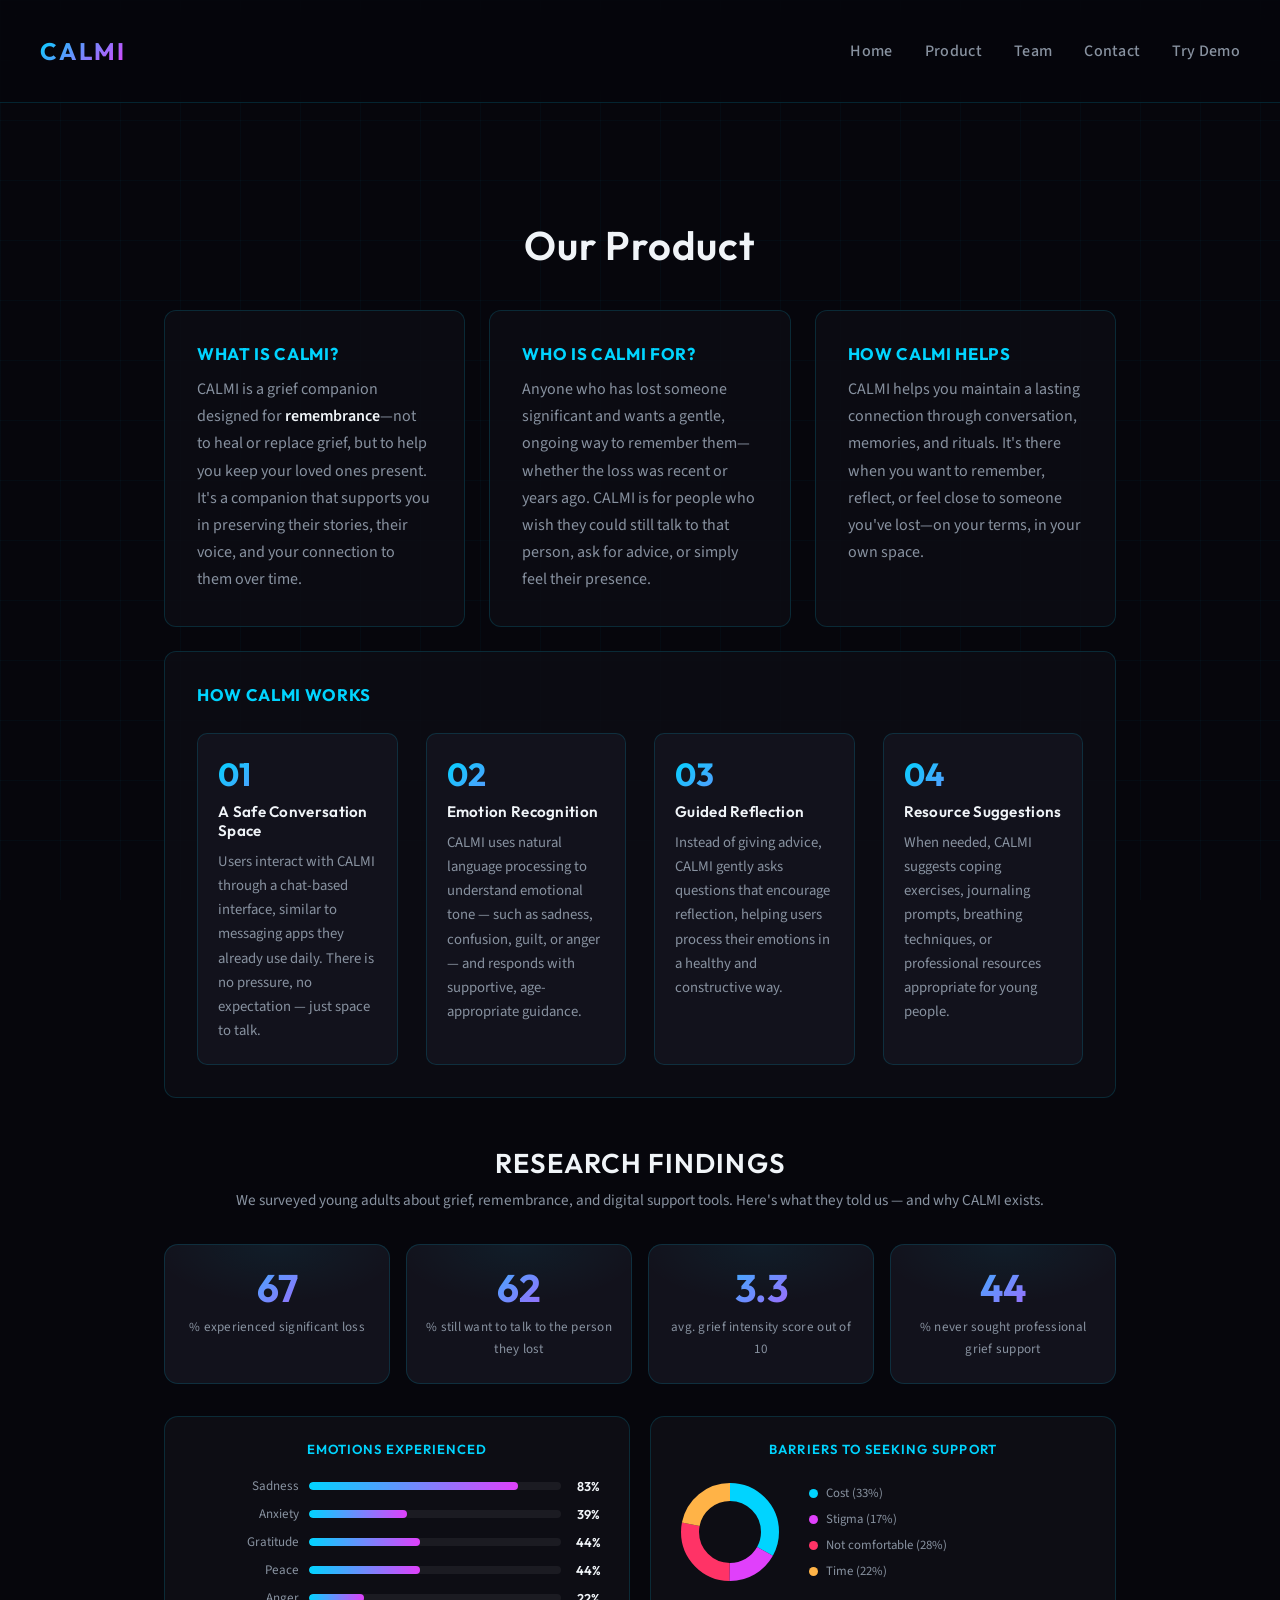
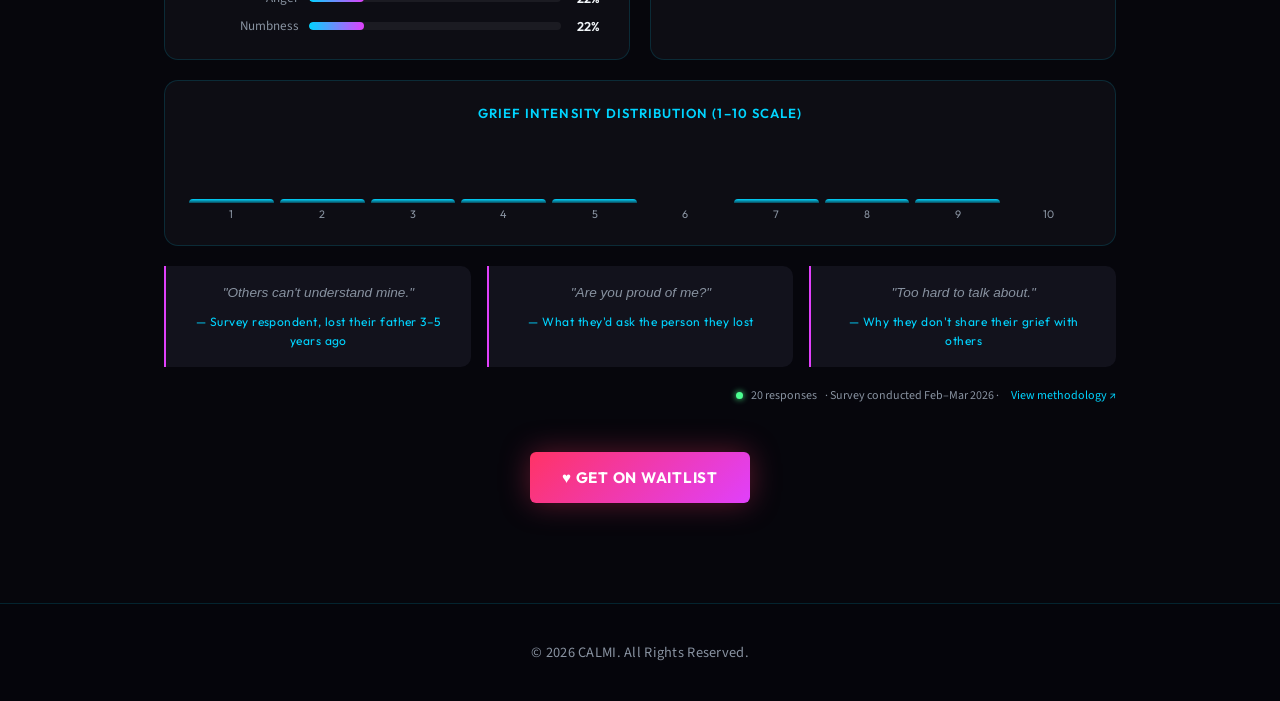
==== commit 41bdba1b: "Add auto update feature for survey data" ====
--- a/about.html
+++ b/about.html
@@ -5,11 +5,295 @@
   <meta name="viewport" content="width=device-width, initial-scale=1.0">
   <title>Product | CALMI</title>
   <link rel="stylesheet" href="styles.css">
+  <style>
+    /* ── Research section ── */
+    .research-section {
+      margin-top: 48px;
+    }
+ 
+    .research-section .section-label {
+      margin-bottom: 8px;
+    }
+ 
+    .research-intro {
+      color: var(--text-muted);
+      font-size: 0.95rem;
+      margin: 0 0 32px;
+      line-height: 1.6;
+    }
+ 
+    /* Big stat cards */
+    .stat-grid {
+      display: grid;
+      grid-template-columns: repeat(4, 1fr);
+      gap: 16px;
+      margin-bottom: 32px;
+    }
+ 
+    .stat-card {
+      background: var(--bg-elevated);
+      border: 1px solid var(--border);
+      border-radius: 14px;
+      padding: 24px 16px;
+      text-align: center;
+      transition: border-color 0.25s, box-shadow 0.25s;
+      position: relative;
+      overflow: hidden;
+    }
+ 
+    .stat-card::before {
+      content: '';
+      position: absolute;
+      inset: 0;
+      background: radial-gradient(ellipse 80% 60% at 50% 0%, rgba(0,212,255,0.06) 0%, transparent 70%);
+      pointer-events: none;
+    }
+ 
+    .stat-card:hover {
+      border-color: var(--accent-cyan-dim);
+      box-shadow: var(--glow-cyan);
+    }
+ 
+    .stat-number {
+      font-family: var(--font-display);
+      font-size: 2.4rem;
+      font-weight: 700;
+      line-height: 1;
+      margin-bottom: 8px;
+      background: linear-gradient(135deg, var(--accent-cyan), var(--accent-magenta));
+      -webkit-background-clip: text;
+      -webkit-text-fill-color: transparent;
+      background-clip: text;
+      /* counter animation */
+      display: block;
+    }
+ 
+    .stat-label {
+      color: var(--text-muted);
+      font-size: 0.82rem;
+      line-height: 1.4;
+      letter-spacing: 0.02em;
+    }
+ 
+    /* Two-col charts row */
+    .charts-row {
+      display: grid;
+      grid-template-columns: 1fr 1fr;
+      gap: 20px;
+      margin-bottom: 20px;
+    }
+ 
+    .chart-box {
+      background: var(--bg-card);
+      border: 1px solid var(--border);
+      border-radius: 14px;
+      padding: 24px;
+      transition: border-color 0.25s, box-shadow 0.25s;
+    }
+ 
+    .chart-box:hover {
+      border-color: var(--accent-cyan-dim);
+      box-shadow: var(--glow-cyan);
+    }
+ 
+    .chart-box h4 {
+      font-family: var(--font-display);
+      font-size: 0.82rem;
+      font-weight: 600;
+      letter-spacing: 0.08em;
+      text-transform: uppercase;
+      color: var(--accent-cyan);
+      margin: 0 0 20px;
+    }
+ 
+    /* Bar chart */
+    .bar-list {
+      display: flex;
+      flex-direction: column;
+      gap: 10px;
+    }
+ 
+    .bar-item {
+      display: flex;
+      align-items: center;
+      gap: 10px;
+      font-size: 0.82rem;
+    }
+ 
+    .bar-label {
+      width: 110px;
+      flex-shrink: 0;
+      color: var(--text-muted);
+      text-align: right;
+    }
+ 
+    .bar-track {
+      flex: 1;
+      height: 8px;
+      background: rgba(255,255,255,0.06);
+      border-radius: 4px;
+      overflow: hidden;
+    }
+ 
+    .bar-fill {
+      height: 100%;
+      border-radius: 4px;
+      background: linear-gradient(90deg, var(--accent-cyan), var(--accent-magenta));
+      width: 0;
+      transition: width 1.2s cubic-bezier(0.4,0,0.2,1);
+    }
+ 
+    .bar-pct {
+      width: 34px;
+      flex-shrink: 0;
+      color: var(--text-primary);
+      font-family: var(--font-display);
+      font-size: 0.8rem;
+      font-weight: 600;
+    }
+ 
+    /* Donut chart */
+    .donut-wrap {
+      display: flex;
+      align-items: center;
+      gap: 24px;
+    }
+ 
+    .donut-wrap svg {
+      flex-shrink: 0;
+    }
+ 
+    .donut-legend {
+      display: flex;
+      flex-direction: column;
+      gap: 8px;
+      flex: 1;
+    }
+ 
+    .legend-item {
+      display: flex;
+      align-items: center;
+      gap: 8px;
+      font-size: 0.8rem;
+      color: var(--text-muted);
+    }
+ 
+    .legend-dot {
+      width: 9px;
+      height: 9px;
+      border-radius: 50%;
+      flex-shrink: 0;
+    }
+ 
+    /* Grief intensity bar */
+    .intensity-row {
+      display: grid;
+      grid-template-columns: 1fr;
+      gap: 20px;
+      margin-bottom: 20px;
+    }
+ 
+    .intensity-scale {
+      display: flex;
+      align-items: flex-end;
+      gap: 6px;
+      height: 80px;
+      padding-top: 12px;
+    }
+ 
+    .intensity-col {
+      flex: 1;
+      display: flex;
+      flex-direction: column;
+      align-items: center;
+      gap: 4px;
+    }
+ 
+    .intensity-bar {
+      width: 100%;
+      border-radius: 4px 4px 0 0;
+      background: linear-gradient(180deg, var(--accent-cyan), rgba(0,212,255,0.3));
+      transition: height 1s cubic-bezier(0.4,0,0.2,1);
+      height: 0;
+    }
+ 
+    .intensity-num {
+      font-size: 0.68rem;
+      color: var(--text-muted);
+      font-family: var(--font-display);
+    }
+ 
+    /* Quote pull */
+    .quote-row {
+      display: grid;
+      grid-template-columns: repeat(3, 1fr);
+      gap: 16px;
+      margin-bottom: 20px;
+    }
+ 
+    .survey-quote {
+      background: var(--bg-elevated);
+      border-left: 2px solid var(--accent-magenta);
+      border-radius: 0 10px 10px 0;
+      padding: 16px 18px;
+      font-size: 0.85rem;
+      color: var(--text-muted);
+      font-style: italic;
+      line-height: 1.6;
+    }
+ 
+    .survey-quote cite {
+      display: block;
+      margin-top: 8px;
+      font-style: normal;
+      font-size: 0.75rem;
+      color: var(--accent-cyan);
+      font-family: var(--font-display);
+      letter-spacing: 0.04em;
+    }
+ 
+    /* Auto-update note */
+    .data-source-note {
+      display: flex;
+      align-items: center;
+      gap: 8px;
+      font-size: 0.75rem;
+      color: var(--text-muted);
+      margin-top: 8px;
+      justify-content: flex-end;
+    }
+ 
+    .live-dot {
+      width: 7px;
+      height: 7px;
+      border-radius: 50%;
+      background: #4cff91;
+      box-shadow: 0 0 6px #4cff91;
+      animation: pulse 2s infinite;
+      flex-shrink: 0;
+    }
+ 
+    @keyframes pulse {
+      0%, 100% { opacity: 1; }
+      50% { opacity: 0.4; }
+    }
+ 
+    /* Responsive */
+    @media (max-width: 768px) {
+      .stat-grid { grid-template-columns: repeat(2, 1fr); }
+      .charts-row { grid-template-columns: 1fr; }
+      .quote-row  { grid-template-columns: 1fr; }
+      .bar-label  { width: 80px; font-size: 0.75rem; }
+    }
+  </style>
 </head>
 <body>
   <nav class="navbar">
     <h2 class="logo">CALMI</h2>
-    <ul class="nav-links">
+    <button class="nav-toggle" id="navToggle" aria-label="Toggle menu">
+      <span></span><span></span><span></span>
+    </button>
+    <ul class="nav-links" id="navLinks">
       <li><a href="index.html">Home</a></li>
       <li><a href="about.html">Product</a></li>
       <li><a href="team.html">Team</a></li>
@@ -17,10 +301,10 @@
       <li><a href="demo.html">Try Demo</a></li>
     </ul>
   </nav>
-
+ 
   <section class="page-section">
     <h1>Our Product</h1>
-
+ 
     <!-- Top 3 overview boxes -->
     <div class="content-grid-top">
       <div class="content-box">
@@ -36,7 +320,7 @@
         <p>CALMI helps you maintain a lasting connection through conversation, memories, and rituals. It's there when you want to remember, reflect, or feel close to someone you've lost—on your terms, in your own space.</p>
       </div>
     </div>
-
+ 
     <!-- How it works — stepped layout -->
     <div class="content-box how-it-works">
       <h3>How CALMI Works</h3>
@@ -63,7 +347,133 @@
         </div>
       </div>
     </div>
-
+ 
+    <!-- ══════════════════════════════════════════
+         RESEARCH & SURVEY RESULTS
+    ═══════════════════════════════════════════ -->
+    <div class="research-section">
+      <h2 class="section-label">Research Findings</h2>
+      <p class="research-intro">
+        We surveyed young adults about grief, remembrance, and digital support tools.
+        Here's what they told us — and why CALMI exists.
+      </p>
+ 
+      <!-- 4 big stats -->
+      <div class="stat-grid">
+        <div class="stat-card">
+          <span class="stat-number" data-target="85">0</span>
+          <span class="stat-label">% experienced significant loss</span>
+        </div>
+        <div class="stat-card">
+          <span class="stat-number" data-target="78">0</span>
+          <span class="stat-label">% still want to talk to the person they lost</span>
+        </div>
+        <div class="stat-card">
+          <span class="stat-number" data-target="4.2" data-decimal="1">0</span>
+          <span class="stat-label">avg. grief intensity score out of 10</span>
+        </div>
+        <div class="stat-card">
+          <span class="stat-number" data-target="56">0</span>
+          <span class="stat-label">% never sought professional grief support</span>
+        </div>
+      </div>
+ 
+      <!-- Charts row -->
+      <div class="charts-row">
+ 
+        <!-- Emotions bar chart -->
+        <div class="chart-box">
+          <h4>Emotions Experienced</h4>
+          <div class="bar-list">
+            <div class="bar-item">
+              <span class="bar-label">Sadness</span>
+              <div class="bar-track"><div class="bar-fill" data-width="83"></div></div>
+              <span class="bar-pct">83%</span>
+            </div>
+            <div class="bar-item">
+              <span class="bar-label">Anxiety</span>
+              <div class="bar-track"><div class="bar-fill" data-width="39"></div></div>
+              <span class="bar-pct">39%</span>
+            </div>
+            <div class="bar-item">
+              <span class="bar-label">Gratitude</span>
+              <div class="bar-track"><div class="bar-fill" data-width="44"></div></div>
+              <span class="bar-pct">44%</span>
+            </div>
+            <div class="bar-item">
+              <span class="bar-label">Peace</span>
+              <div class="bar-track"><div class="bar-fill" data-width="44"></div></div>
+              <span class="bar-pct">44%</span>
+            </div>
+            <div class="bar-item">
+              <span class="bar-label">Anger</span>
+              <div class="bar-track"><div class="bar-fill" data-width="22"></div></div>
+              <span class="bar-pct">22%</span>
+            </div>
+            <div class="bar-item">
+              <span class="bar-label">Numbness</span>
+              <div class="bar-track"><div class="bar-fill" data-width="22"></div></div>
+              <span class="bar-pct">22%</span>
+            </div>
+          </div>
+        </div>
+ 
+        <!-- Barriers donut -->
+        <div class="chart-box">
+          <h4>Barriers to Seeking Support</h4>
+          <div class="donut-wrap">
+            <svg width="110" height="110" viewBox="0 0 110 110">
+              <circle cx="55" cy="55" r="40" fill="none" stroke="rgba(255,255,255,0.05)" stroke-width="18"/>
+              <!-- Cost: 33% → 251.2 * 0.33 = 82.9 -->
+              <circle cx="55" cy="55" r="40" fill="none" stroke="#00d4ff"    stroke-width="18" stroke-dasharray="83 168" stroke-dashoffset="0"   transform="rotate(-90 55 55)" class="donut-seg"/>
+              <!-- Stigma: 17% → 42.7 -->
+              <circle cx="55" cy="55" r="40" fill="none" stroke="#e040fb"    stroke-width="18" stroke-dasharray="43 208" stroke-dashoffset="-83"  transform="rotate(-90 55 55)" class="donut-seg"/>
+              <!-- Uncomfortable: 28% → 70.3 -->
+              <circle cx="55" cy="55" r="40" fill="none" stroke="#ff3366"    stroke-width="18" stroke-dasharray="70 181" stroke-dashoffset="-126" transform="rotate(-90 55 55)" class="donut-seg"/>
+              <!-- Time: 22% → 55.3 -->
+              <circle cx="55" cy="55" r="40" fill="none" stroke="#ffb347"    stroke-width="18" stroke-dasharray="55 196" stroke-dashoffset="-196" transform="rotate(-90 55 55)" class="donut-seg"/>
+            </svg>
+            <div class="donut-legend">
+              <div class="legend-item"><span class="legend-dot" style="background:#00d4ff"></span>Cost (33%)</div>
+              <div class="legend-item"><span class="legend-dot" style="background:#e040fb"></span>Stigma (17%)</div>
+              <div class="legend-item"><span class="legend-dot" style="background:#ff3366"></span>Not comfortable (28%)</div>
+              <div class="legend-item"><span class="legend-dot" style="background:#ffb347"></span>Time (22%)</div>
+            </div>
+          </div>
+        </div>
+ 
+      </div><!-- /charts-row -->
+ 
+      <!-- Grief intensity histogram -->
+      <div class="chart-box" style="margin-bottom: 20px;">
+        <h4>Grief Intensity Distribution (1–10 scale)</h4>
+        <div class="intensity-scale" id="intensityChart"></div>
+      </div>
+ 
+      <!-- Pull quotes -->
+      <div class="quote-row">
+        <div class="survey-quote">
+          "Others can't understand mine."
+          <cite>— Survey respondent, lost their father 3–5 years ago</cite>
+        </div>
+        <div class="survey-quote">
+          "Are you proud of me?"
+          <cite>— What they'd ask the person they lost</cite>
+        </div>
+        <div class="survey-quote">
+          "Too hard to talk about."
+          <cite>— Why they don't share their grief with others</cite>
+        </div>
+      </div>
+ 
+      <div class="data-source-note">
+        <span class="live-dot"></span>
+        <span id="responseCount">20 responses</span> · Survey conducted Feb–Mar 2026 ·
+        <a href="#" style="color: var(--accent-cyan); text-decoration: none; margin-left: 4px;">View methodology ↗</a>
+      </div>
+    </div>
+    <!-- /research-section -->
+ 
     <p class="cta-wrap">
       <a href="https://docs.google.com/forms/d/1u--4lO0Mme1MExjLRsgUja7HMF2YsxgxfcS31DDlOsg/viewform"
          target="_blank" rel="noopener noreferrer" class="btn-waitlist">
@@ -71,11 +481,11 @@
       </a>
     </p>
   </section>
-
+ 
   <footer>
     <p>© 2026 CALMI. All Rights Reserved.</p>
   </footer>
-
+ 
   <script>
     // ── Counter animation for stat numbers ──────
     function animateCounters() {
@@ -156,40 +566,6 @@
         })
       );
     }
-    
-    // ── Fetch live data from Google Apps Script ───
-    const SHEET_URL = 'https://script.google.com/macros/s/AKfycbwr1Ujhwv1OYoxA-IgQOLpGB4z5qxiKWC8Q3_QaXtcikk8JJPNARpCKKXXN2_PONS5E/exec';
-
-    fetch(SHEET_URL)
-      .then(r => r.json())
-      .then(data => {
-        // Update stats-card with newest data
-        if (data.pctLost)
-          document.querySelector('[data-target="85"]').dataset.target = data.pctLost;
-        if (data.pctWantToTalk)
-          document.querySelector('[data-target="78"]').dataset.target = data.pctWantToTalk;
-        if (data.avgIntensity)
-          document.querySelector('[data-target="4.2"]').dataset.target = data.avgIntensity;
-        if (data.totalResponses)
-          document.getElementById('responseCount').textContent = data.totalResponses + ' responses';
-      })
-      .catch(() => {
-        // If fetch fails, keep the fixed data, nothing to do.
-      })
-      .finally(() => {
-        const observer = new IntersectionObserver(entries => {
-          entries.forEach(entry => {
-            if (entry.isIntersecting) {
-              animateCounters();
-              animateBars();
-              animateIntensity();
-              observer.disconnect();
-            }
-          });
-        }, { threshold: 0.2 });
-
-        observer.observe(document.querySelector('.research-section'));
-      });
   </script>
 </body>
 </html>
--- a/styles.css
+++ b/styles.css
@@ -845,4 +845,4 @@
   .stat-number {
     font-size: 1.9rem;
   }
-}+}
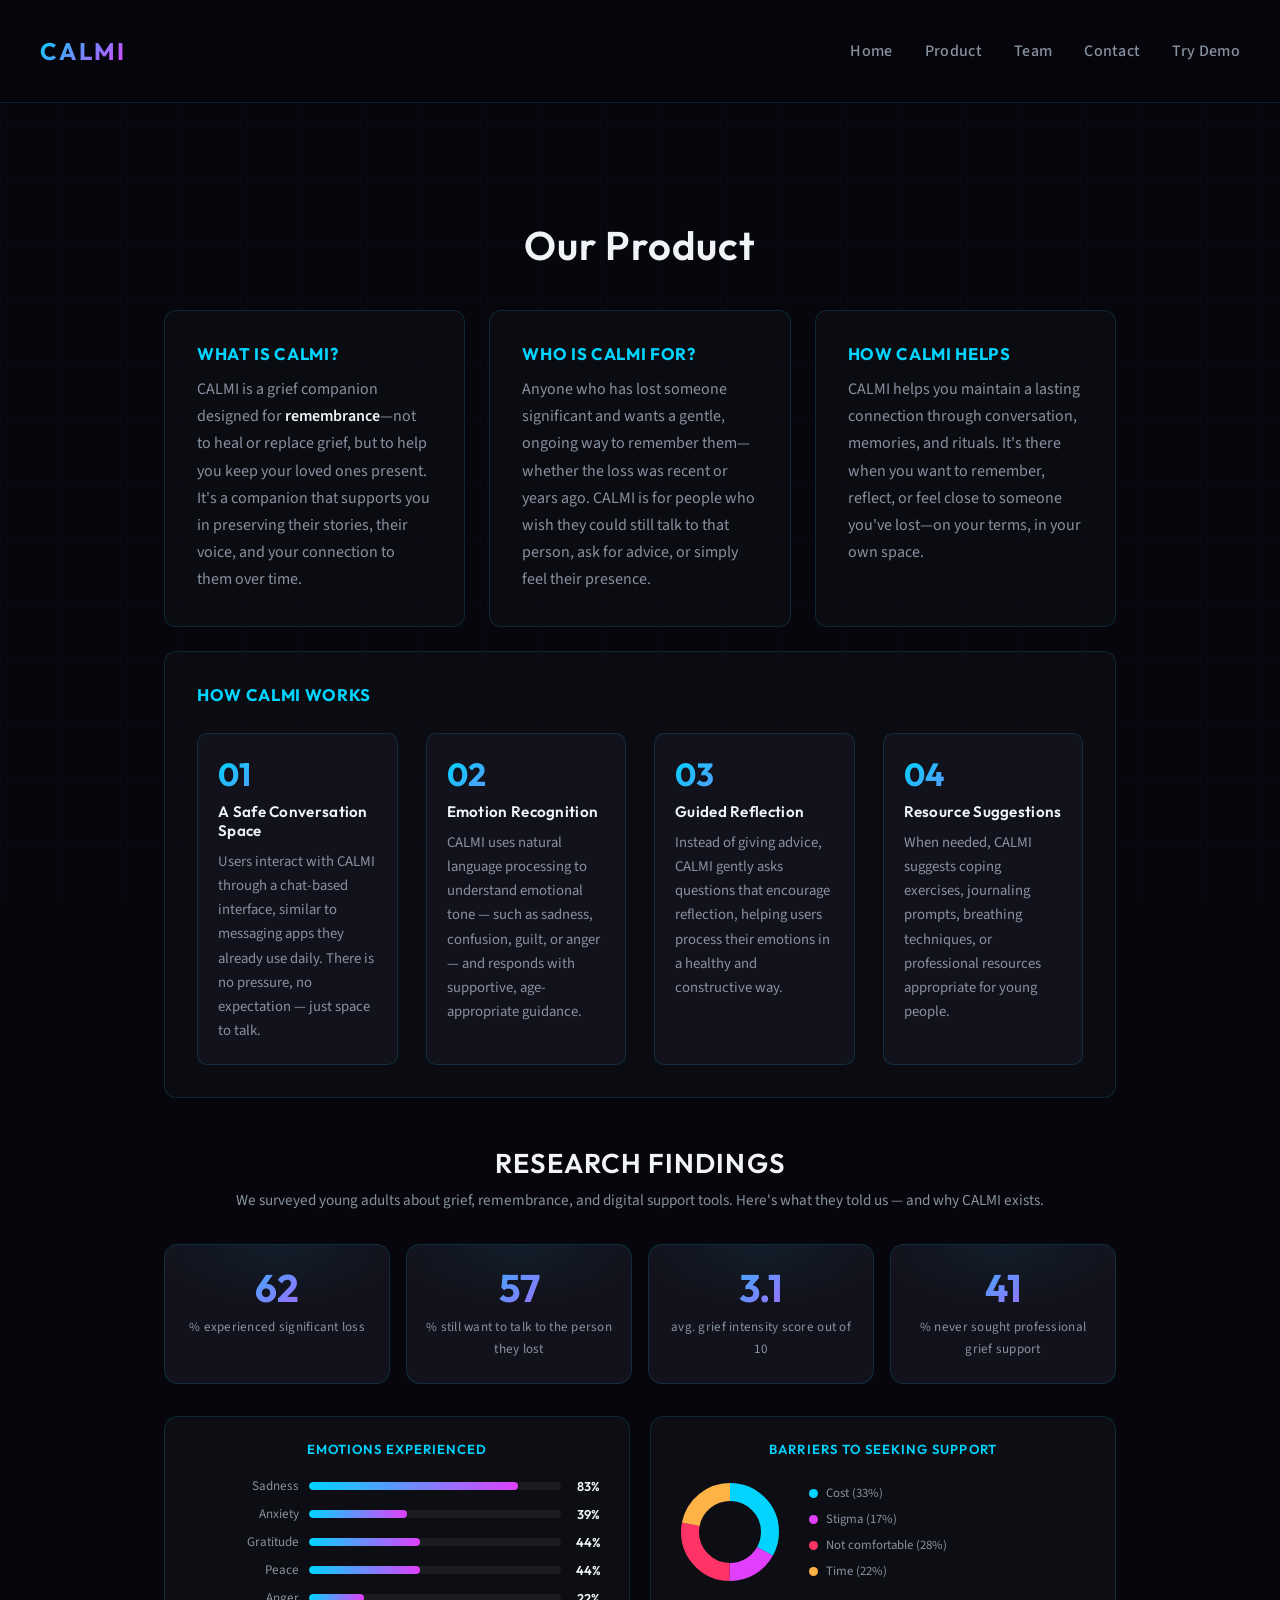
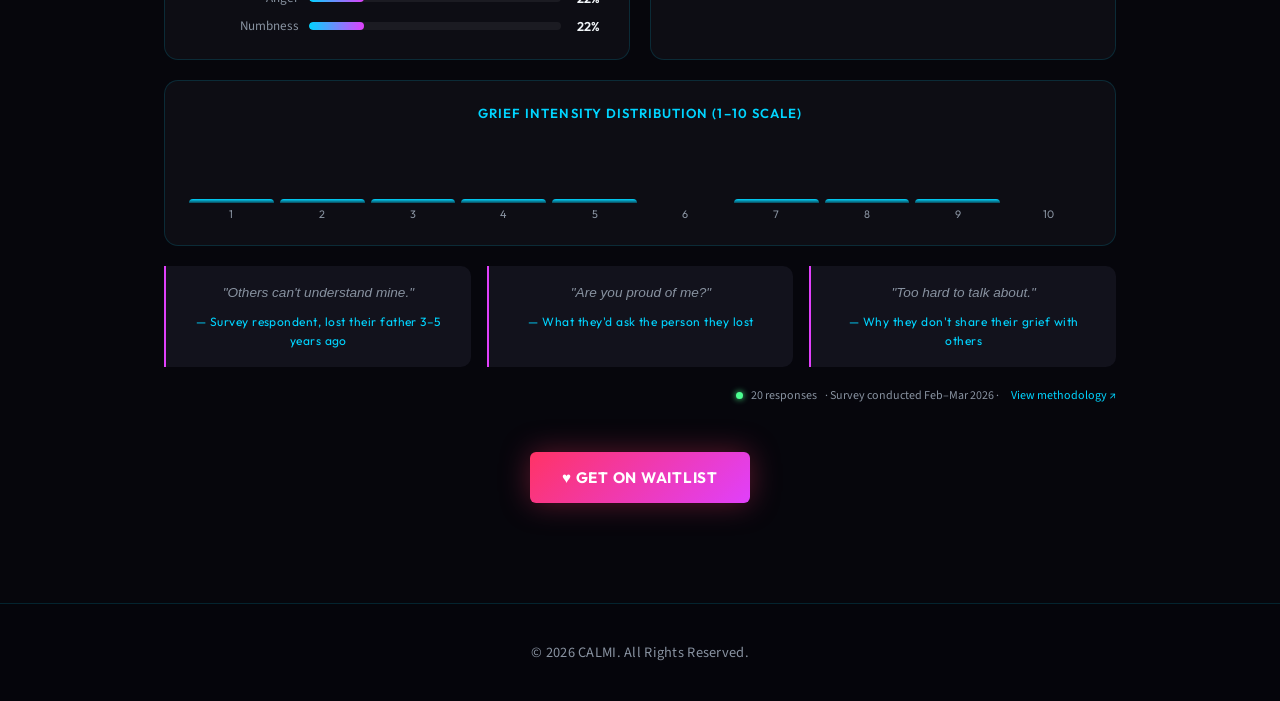
==== commit aed8f0bf: "Update code" ====
--- a/about.html
+++ b/about.html
@@ -549,7 +549,36 @@
       });
     }, { threshold: 0.2 });
  
-    observer.observe(document.querySelector('.research-section'));
+    // ── Fetch live data từ Google Apps Script ───
+    const SHEET_URL = 'https://script.google.com/macros/s/AKfycbwhwlzFovhF96aoCQDnDP0gWn7xWOkUnOjP7WQkAruCaL9HVPV9ZkEe6qrWxMsJ7GCW/exec';
+
+    fetch(SHEET_URL)
+      .then(r => r.json())
+      .then(data => {
+        if (data.pctLost)
+          document.querySelector('[data-target="85"]').dataset.target = data.pctLost;
+        if (data.pctWantToTalk)
+          document.querySelector('[data-target="78"]').dataset.target = data.pctWantToTalk;
+        if (data.avgIntensity)
+          document.querySelector('[data-target="4.2"]').dataset.target = data.avgIntensity;
+        if (data.totalResponses)
+          document.getElementById('responseCount').textContent = data.totalResponses + ' responses';
+      })
+      .catch(() => {})
+      .finally(() => {
+        const observer = new IntersectionObserver(entries => {
+          entries.forEach(entry => {
+            if (entry.isIntersecting) {
+              animateCounters();
+              animateBars();
+              animateIntensity();
+              observer.disconnect();
+            }
+          });
+        }, { threshold: 0.2 });
+
+        observer.observe(document.querySelector('.research-section'));
+      });
  
     // Hamburger menu
     const toggle = document.getElementById('navToggle');
--- a/styles.css
+++ b/styles.css
@@ -163,6 +163,13 @@
   animation: float 6s ease-in-out infinite;
 }
 
+.calmi-avatar {
+  width: 25px;
+  height: 25px;
+  object-fit: cover;
+  border-radius: 50%;
+}
+
 @keyframes float {
   0%, 100% { transform: translateY(0); }
   50%       { transform: translateY(-12px); }
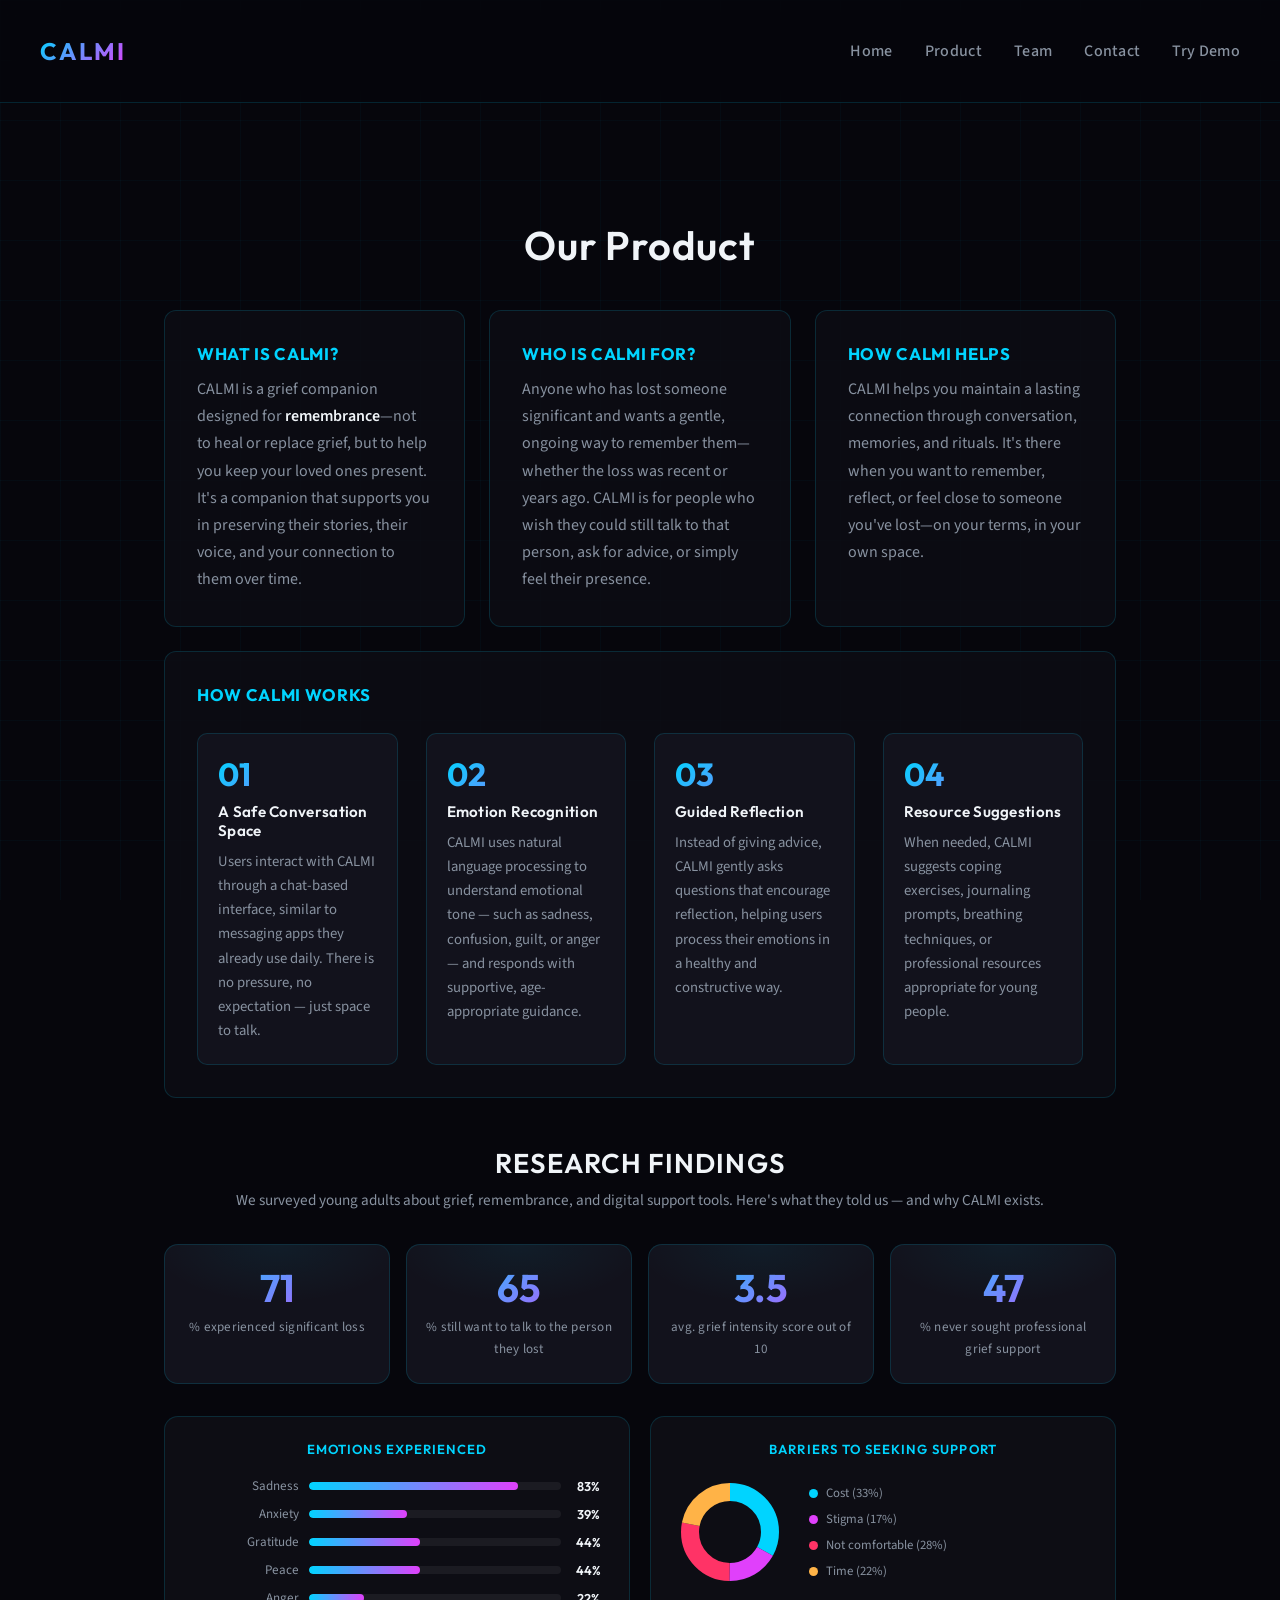
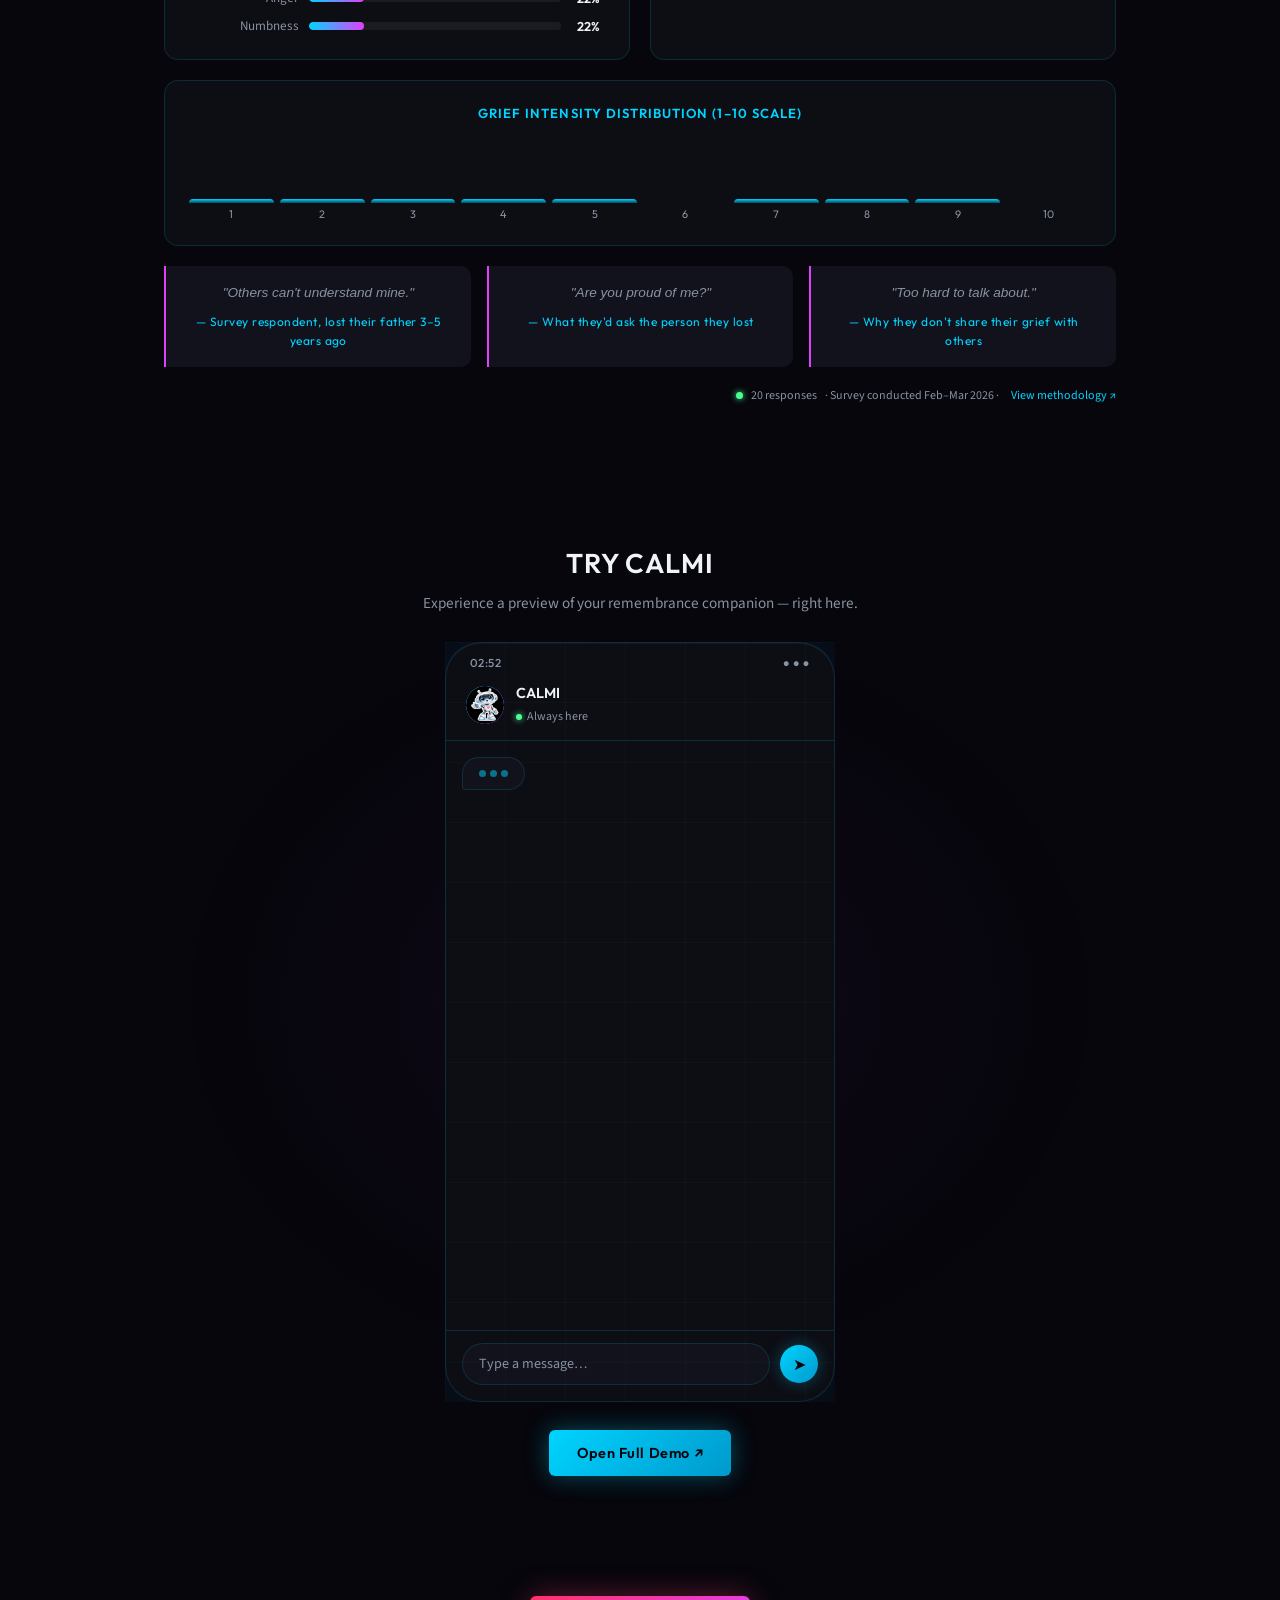
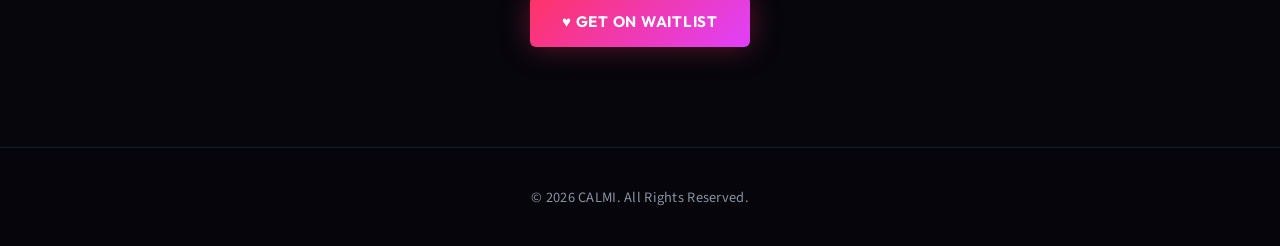
==== commit 00c98ab0: "Update content position on Home and Product" ====
--- a/about.html
+++ b/about.html
@@ -351,7 +351,7 @@
     <!-- ══════════════════════════════════════════
          RESEARCH & SURVEY RESULTS
     ═══════════════════════════════════════════ -->
-    <div class="research-section">
+    <div class="research-section" id="research">
       <h2 class="section-label">Research Findings</h2>
       <p class="research-intro">
         We surveyed young adults about grief, remembrance, and digital support tools.
@@ -474,6 +474,24 @@
     </div>
     <!-- /research-section -->
  
+    <!-- Interactive Demo -->
+    <section class="page-section prototype-section">
+      <h2 class="section-label">Try CALMI</h2>
+      <p class="prototype-desc">Experience a preview of your remembrance companion — right here.</p>
+      <div class="demo-embed-wrap">
+        <iframe
+          src="demo-embed.html"
+          class="demo-iframe"
+          title="CALMI Interactive Demo"
+          scrolling="no"
+          frameborder="0"
+        ></iframe>
+      </div>
+      <p class="prototype-link">
+        <a href="demo.html" class="btn-primary">Open Full Demo ↗</a>
+      </p>
+    </section>
+    
     <p class="cta-wrap">
       <a href="https://docs.google.com/forms/d/1u--4lO0Mme1MExjLRsgUja7HMF2YsxgxfcS31DDlOsg/viewform"
          target="_blank" rel="noopener noreferrer" class="btn-waitlist">
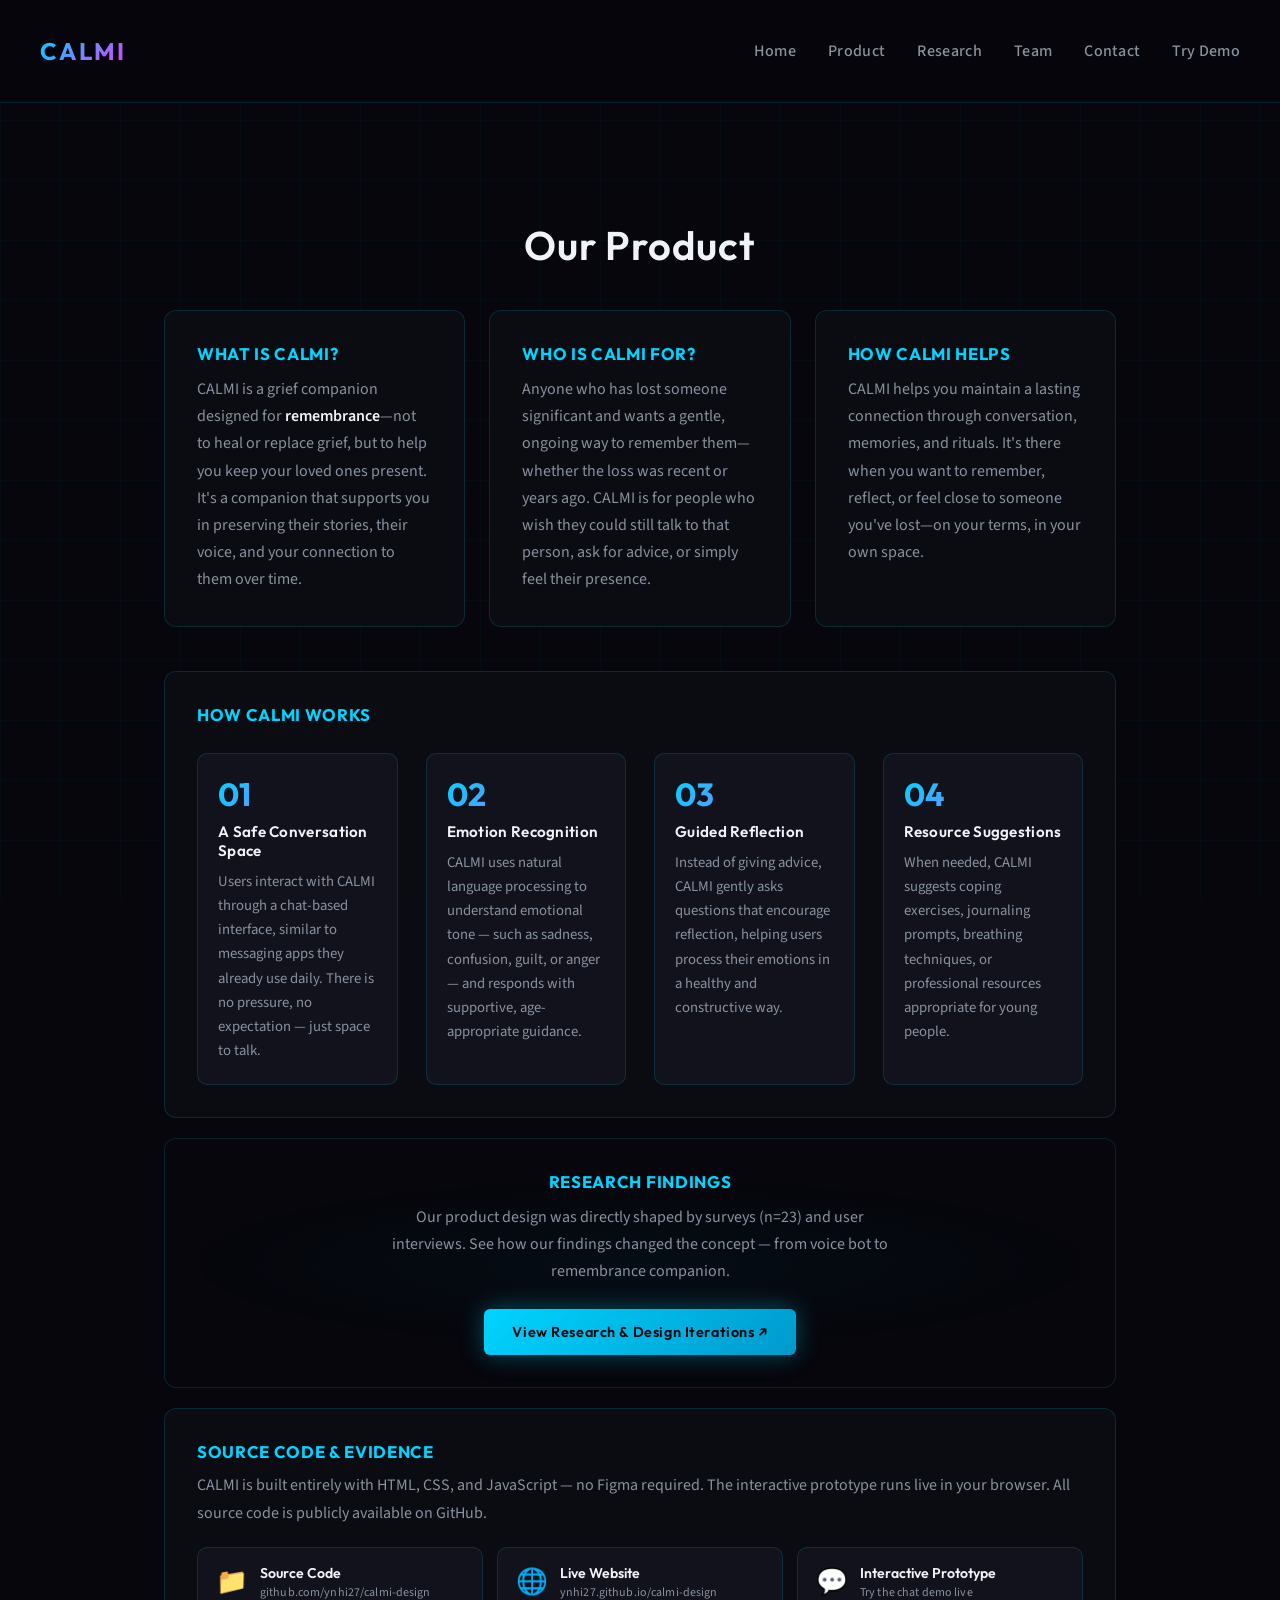
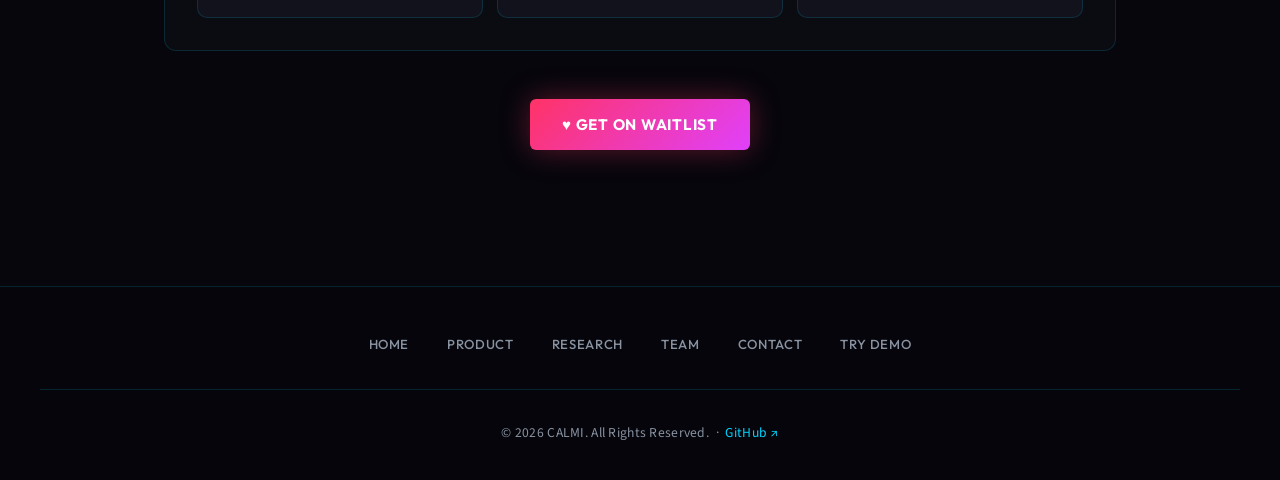
==== commit df6b47bf: "Update all files to follow rubric" ====
--- a/about.html
+++ b/about.html
@@ -5,287 +5,6 @@
   <meta name="viewport" content="width=device-width, initial-scale=1.0">
   <title>Product | CALMI</title>
   <link rel="stylesheet" href="styles.css">
-  <style>
-    /* ── Research section ── */
-    .research-section {
-      margin-top: 48px;
-    }
- 
-    .research-section .section-label {
-      margin-bottom: 8px;
-    }
- 
-    .research-intro {
-      color: var(--text-muted);
-      font-size: 0.95rem;
-      margin: 0 0 32px;
-      line-height: 1.6;
-    }
- 
-    /* Big stat cards */
-    .stat-grid {
-      display: grid;
-      grid-template-columns: repeat(4, 1fr);
-      gap: 16px;
-      margin-bottom: 32px;
-    }
- 
-    .stat-card {
-      background: var(--bg-elevated);
-      border: 1px solid var(--border);
-      border-radius: 14px;
-      padding: 24px 16px;
-      text-align: center;
-      transition: border-color 0.25s, box-shadow 0.25s;
-      position: relative;
-      overflow: hidden;
-    }
- 
-    .stat-card::before {
-      content: '';
-      position: absolute;
-      inset: 0;
-      background: radial-gradient(ellipse 80% 60% at 50% 0%, rgba(0,212,255,0.06) 0%, transparent 70%);
-      pointer-events: none;
-    }
- 
-    .stat-card:hover {
-      border-color: var(--accent-cyan-dim);
-      box-shadow: var(--glow-cyan);
-    }
- 
-    .stat-number {
-      font-family: var(--font-display);
-      font-size: 2.4rem;
-      font-weight: 700;
-      line-height: 1;
-      margin-bottom: 8px;
-      background: linear-gradient(135deg, var(--accent-cyan), var(--accent-magenta));
-      -webkit-background-clip: text;
-      -webkit-text-fill-color: transparent;
-      background-clip: text;
-      /* counter animation */
-      display: block;
-    }
- 
-    .stat-label {
-      color: var(--text-muted);
-      font-size: 0.82rem;
-      line-height: 1.4;
-      letter-spacing: 0.02em;
-    }
- 
-    /* Two-col charts row */
-    .charts-row {
-      display: grid;
-      grid-template-columns: 1fr 1fr;
-      gap: 20px;
-      margin-bottom: 20px;
-    }
- 
-    .chart-box {
-      background: var(--bg-card);
-      border: 1px solid var(--border);
-      border-radius: 14px;
-      padding: 24px;
-      transition: border-color 0.25s, box-shadow 0.25s;
-    }
- 
-    .chart-box:hover {
-      border-color: var(--accent-cyan-dim);
-      box-shadow: var(--glow-cyan);
-    }
- 
-    .chart-box h4 {
-      font-family: var(--font-display);
-      font-size: 0.82rem;
-      font-weight: 600;
-      letter-spacing: 0.08em;
-      text-transform: uppercase;
-      color: var(--accent-cyan);
-      margin: 0 0 20px;
-    }
- 
-    /* Bar chart */
-    .bar-list {
-      display: flex;
-      flex-direction: column;
-      gap: 10px;
-    }
- 
-    .bar-item {
-      display: flex;
-      align-items: center;
-      gap: 10px;
-      font-size: 0.82rem;
-    }
- 
-    .bar-label {
-      width: 110px;
-      flex-shrink: 0;
-      color: var(--text-muted);
-      text-align: right;
-    }
- 
-    .bar-track {
-      flex: 1;
-      height: 8px;
-      background: rgba(255,255,255,0.06);
-      border-radius: 4px;
-      overflow: hidden;
-    }
- 
-    .bar-fill {
-      height: 100%;
-      border-radius: 4px;
-      background: linear-gradient(90deg, var(--accent-cyan), var(--accent-magenta));
-      width: 0;
-      transition: width 1.2s cubic-bezier(0.4,0,0.2,1);
-    }
- 
-    .bar-pct {
-      width: 34px;
-      flex-shrink: 0;
-      color: var(--text-primary);
-      font-family: var(--font-display);
-      font-size: 0.8rem;
-      font-weight: 600;
-    }
- 
-    /* Donut chart */
-    .donut-wrap {
-      display: flex;
-      align-items: center;
-      gap: 24px;
-    }
- 
-    .donut-wrap svg {
-      flex-shrink: 0;
-    }
- 
-    .donut-legend {
-      display: flex;
-      flex-direction: column;
-      gap: 8px;
-      flex: 1;
-    }
- 
-    .legend-item {
-      display: flex;
-      align-items: center;
-      gap: 8px;
-      font-size: 0.8rem;
-      color: var(--text-muted);
-    }
- 
-    .legend-dot {
-      width: 9px;
-      height: 9px;
-      border-radius: 50%;
-      flex-shrink: 0;
-    }
- 
-    /* Grief intensity bar */
-    .intensity-row {
-      display: grid;
-      grid-template-columns: 1fr;
-      gap: 20px;
-      margin-bottom: 20px;
-    }
- 
-    .intensity-scale {
-      display: flex;
-      align-items: flex-end;
-      gap: 6px;
-      height: 80px;
-      padding-top: 12px;
-    }
- 
-    .intensity-col {
-      flex: 1;
-      display: flex;
-      flex-direction: column;
-      align-items: center;
-      gap: 4px;
-    }
- 
-    .intensity-bar {
-      width: 100%;
-      border-radius: 4px 4px 0 0;
-      background: linear-gradient(180deg, var(--accent-cyan), rgba(0,212,255,0.3));
-      transition: height 1s cubic-bezier(0.4,0,0.2,1);
-      height: 0;
-    }
- 
-    .intensity-num {
-      font-size: 0.68rem;
-      color: var(--text-muted);
-      font-family: var(--font-display);
-    }
- 
-    /* Quote pull */
-    .quote-row {
-      display: grid;
-      grid-template-columns: repeat(3, 1fr);
-      gap: 16px;
-      margin-bottom: 20px;
-    }
- 
-    .survey-quote {
-      background: var(--bg-elevated);
-      border-left: 2px solid var(--accent-magenta);
-      border-radius: 0 10px 10px 0;
-      padding: 16px 18px;
-      font-size: 0.85rem;
-      color: var(--text-muted);
-      font-style: italic;
-      line-height: 1.6;
-    }
- 
-    .survey-quote cite {
-      display: block;
-      margin-top: 8px;
-      font-style: normal;
-      font-size: 0.75rem;
-      color: var(--accent-cyan);
-      font-family: var(--font-display);
-      letter-spacing: 0.04em;
-    }
- 
-    /* Auto-update note */
-    .data-source-note {
-      display: flex;
-      align-items: center;
-      gap: 8px;
-      font-size: 0.75rem;
-      color: var(--text-muted);
-      margin-top: 8px;
-      justify-content: flex-end;
-    }
- 
-    .live-dot {
-      width: 7px;
-      height: 7px;
-      border-radius: 50%;
-      background: #4cff91;
-      box-shadow: 0 0 6px #4cff91;
-      animation: pulse 2s infinite;
-      flex-shrink: 0;
-    }
- 
-    @keyframes pulse {
-      0%, 100% { opacity: 1; }
-      50% { opacity: 0.4; }
-    }
- 
-    /* Responsive */
-    @media (max-width: 768px) {
-      .stat-grid { grid-template-columns: repeat(2, 1fr); }
-      .charts-row { grid-template-columns: 1fr; }
-      .quote-row  { grid-template-columns: 1fr; }
-      .bar-label  { width: 80px; font-size: 0.75rem; }
-    }
-  </style>
 </head>
 <body>
   <nav class="navbar">
@@ -296,15 +15,16 @@
     <ul class="nav-links" id="navLinks">
       <li><a href="index.html">Home</a></li>
       <li><a href="about.html">Product</a></li>
+      <li><a href="research.html">Research</a></li>
       <li><a href="team.html">Team</a></li>
       <li><a href="contact.html">Contact</a></li>
       <li><a href="demo.html">Try Demo</a></li>
     </ul>
   </nav>
- 
+
   <section class="page-section">
     <h1>Our Product</h1>
- 
+
     <!-- Top 3 overview boxes -->
     <div class="content-grid-top">
       <div class="content-box">
@@ -320,7 +40,7 @@
         <p>CALMI helps you maintain a lasting connection through conversation, memories, and rituals. It's there when you want to remember, reflect, or feel close to someone you've lost—on your terms, in your own space.</p>
       </div>
     </div>
- 
+
     <!-- How it works — stepped layout -->
     <div class="content-box how-it-works">
       <h3>How CALMI Works</h3>
@@ -347,151 +67,47 @@
         </div>
       </div>
     </div>
- 
-    <!-- ══════════════════════════════════════════
-         RESEARCH & SURVEY RESULTS
-    ═══════════════════════════════════════════ -->
-    <div class="research-section" id="research">
-      <h2 class="section-label">Research Findings</h2>
-      <p class="research-intro">
-        We surveyed young adults about grief, remembrance, and digital support tools.
-        Here's what they told us — and why CALMI exists.
+
+    <!-- Research → separate tab -->
+    <div class="content-box" style="text-align: center; background: radial-gradient(ellipse 70% 50% at 50% 50%, rgba(0,212,255,0.04) 0%, transparent 70%);">
+      <h3 style="text-align: center;">Research Findings</h3>
+      <p style="text-align: center; max-width: 520px; margin: 0 auto 24px;">
+        Our product design was directly shaped by surveys (n=23) and user interviews. See how our findings changed the concept — from voice bot to remembrance companion.
       </p>
- 
-      <!-- 4 big stats -->
-      <div class="stat-grid">
-        <div class="stat-card">
-          <span class="stat-number" data-target="85">0</span>
-          <span class="stat-label">% experienced significant loss</span>
-        </div>
-        <div class="stat-card">
-          <span class="stat-number" data-target="78">0</span>
-          <span class="stat-label">% still want to talk to the person they lost</span>
-        </div>
-        <div class="stat-card">
-          <span class="stat-number" data-target="4.2" data-decimal="1">0</span>
-          <span class="stat-label">avg. grief intensity score out of 10</span>
-        </div>
-        <div class="stat-card">
-          <span class="stat-number" data-target="56">0</span>
-          <span class="stat-label">% never sought professional grief support</span>
-        </div>
-      </div>
- 
-      <!-- Charts row -->
-      <div class="charts-row">
- 
-        <!-- Emotions bar chart -->
-        <div class="chart-box">
-          <h4>Emotions Experienced</h4>
-          <div class="bar-list">
-            <div class="bar-item">
-              <span class="bar-label">Sadness</span>
-              <div class="bar-track"><div class="bar-fill" data-width="83"></div></div>
-              <span class="bar-pct">83%</span>
-            </div>
-            <div class="bar-item">
-              <span class="bar-label">Anxiety</span>
-              <div class="bar-track"><div class="bar-fill" data-width="39"></div></div>
-              <span class="bar-pct">39%</span>
-            </div>
-            <div class="bar-item">
-              <span class="bar-label">Gratitude</span>
-              <div class="bar-track"><div class="bar-fill" data-width="44"></div></div>
-              <span class="bar-pct">44%</span>
-            </div>
-            <div class="bar-item">
-              <span class="bar-label">Peace</span>
-              <div class="bar-track"><div class="bar-fill" data-width="44"></div></div>
-              <span class="bar-pct">44%</span>
-            </div>
-            <div class="bar-item">
-              <span class="bar-label">Anger</span>
-              <div class="bar-track"><div class="bar-fill" data-width="22"></div></div>
-              <span class="bar-pct">22%</span>
-            </div>
-            <div class="bar-item">
-              <span class="bar-label">Numbness</span>
-              <div class="bar-track"><div class="bar-fill" data-width="22"></div></div>
-              <span class="bar-pct">22%</span>
-            </div>
-          </div>
-        </div>
- 
-        <!-- Barriers donut -->
-        <div class="chart-box">
-          <h4>Barriers to Seeking Support</h4>
-          <div class="donut-wrap">
-            <svg width="110" height="110" viewBox="0 0 110 110">
-              <circle cx="55" cy="55" r="40" fill="none" stroke="rgba(255,255,255,0.05)" stroke-width="18"/>
-              <!-- Cost: 33% → 251.2 * 0.33 = 82.9 -->
-              <circle cx="55" cy="55" r="40" fill="none" stroke="#00d4ff"    stroke-width="18" stroke-dasharray="83 168" stroke-dashoffset="0"   transform="rotate(-90 55 55)" class="donut-seg"/>
-              <!-- Stigma: 17% → 42.7 -->
-              <circle cx="55" cy="55" r="40" fill="none" stroke="#e040fb"    stroke-width="18" stroke-dasharray="43 208" stroke-dashoffset="-83"  transform="rotate(-90 55 55)" class="donut-seg"/>
-              <!-- Uncomfortable: 28% → 70.3 -->
-              <circle cx="55" cy="55" r="40" fill="none" stroke="#ff3366"    stroke-width="18" stroke-dasharray="70 181" stroke-dashoffset="-126" transform="rotate(-90 55 55)" class="donut-seg"/>
-              <!-- Time: 22% → 55.3 -->
-              <circle cx="55" cy="55" r="40" fill="none" stroke="#ffb347"    stroke-width="18" stroke-dasharray="55 196" stroke-dashoffset="-196" transform="rotate(-90 55 55)" class="donut-seg"/>
-            </svg>
-            <div class="donut-legend">
-              <div class="legend-item"><span class="legend-dot" style="background:#00d4ff"></span>Cost (33%)</div>
-              <div class="legend-item"><span class="legend-dot" style="background:#e040fb"></span>Stigma (17%)</div>
-              <div class="legend-item"><span class="legend-dot" style="background:#ff3366"></span>Not comfortable (28%)</div>
-              <div class="legend-item"><span class="legend-dot" style="background:#ffb347"></span>Time (22%)</div>
-            </div>
-          </div>
-        </div>
- 
-      </div><!-- /charts-row -->
- 
-      <!-- Grief intensity histogram -->
-      <div class="chart-box" style="margin-bottom: 20px;">
-        <h4>Grief Intensity Distribution (1–10 scale)</h4>
-        <div class="intensity-scale" id="intensityChart"></div>
-      </div>
- 
-      <!-- Pull quotes -->
-      <div class="quote-row">
-        <div class="survey-quote">
-          "Others can't understand mine."
-          <cite>— Survey respondent, lost their father 3–5 years ago</cite>
-        </div>
-        <div class="survey-quote">
-          "Are you proud of me?"
-          <cite>— What they'd ask the person they lost</cite>
-        </div>
-        <div class="survey-quote">
-          "Too hard to talk about."
-          <cite>— Why they don't share their grief with others</cite>
-        </div>
-      </div>
- 
-      <div class="data-source-note">
-        <span class="live-dot"></span>
-        <span id="responseCount">20 responses</span> · Survey conducted Feb–Mar 2026 ·
-        <a href="#" style="color: var(--accent-cyan); text-decoration: none; margin-left: 4px;">View methodology ↗</a>
+      <a href="research.html" class="btn-primary">View Research &amp; Design Iterations ↗</a>
+    </div>
+
+    <!-- Source Code & Evidence -->
+    <div class="content-box evidence-box">
+      <h3>Source Code &amp; Evidence</h3>
+      <p>CALMI is built entirely with HTML, CSS, and JavaScript — no Figma required. The interactive prototype runs live in your browser. All source code is publicly available on GitHub.</p>
+      <div class="evidence-links">
+        <a href="https://github.com/ynhi27/calmi-design"
+           target="_blank" rel="noopener noreferrer" class="evidence-btn">
+          <span class="evidence-icon">📁</span>
+          <span>
+            <strong>Source Code</strong>
+            <small>github.com/ynhi27/calmi-design</small>
+          </span>
+        </a>
+        <a href="https://ynhi27.github.io/calmi-design"
+           target="_blank" rel="noopener noreferrer" class="evidence-btn">
+          <span class="evidence-icon">🌐</span>
+          <span>
+            <strong>Live Website</strong>
+            <small>ynhi27.github.io/calmi-design</small>
+          </span>
+        </a>
+        <a href="demo.html" class="evidence-btn">
+          <span class="evidence-icon">💬</span>
+          <span>
+            <strong>Interactive Prototype</strong>
+            <small>Try the chat demo live</small>
+          </span>
+        </a>
       </div>
     </div>
-    <!-- /research-section -->
- 
-    <!-- Interactive Demo -->
-    <section class="page-section prototype-section">
-      <h2 class="section-label">Try CALMI</h2>
-      <p class="prototype-desc">Experience a preview of your remembrance companion — right here.</p>
-      <div class="demo-embed-wrap">
-        <iframe
-          src="demo-embed.html"
-          class="demo-iframe"
-          title="CALMI Interactive Demo"
-          scrolling="no"
-          frameborder="0"
-        ></iframe>
-      </div>
-      <p class="prototype-link">
-        <a href="demo.html" class="btn-primary">Open Full Demo ↗</a>
-      </p>
-    </section>
-    
+
     <p class="cta-wrap">
       <a href="https://docs.google.com/forms/d/1u--4lO0Mme1MExjLRsgUja7HMF2YsxgxfcS31DDlOsg/viewform"
          target="_blank" rel="noopener noreferrer" class="btn-waitlist">
@@ -499,105 +115,25 @@
       </a>
     </p>
   </section>
- 
+
   <footer>
-    <p>© 2026 CALMI. All Rights Reserved.</p>
+    <nav class="footer-nav">
+      <a href="index.html">Home</a>
+      <a href="about.html">Product</a>
+      <a href="research.html">Research</a>
+      <a href="team.html">Team</a>
+      <a href="contact.html">Contact</a>
+      <a href="demo.html">Try Demo</a>
+    </nav>
+    <div class="footer-bottom">
+      <p>© 2026 CALMI. All Rights Reserved. &nbsp;·&nbsp;
+        <a href="https://github.com/ynhi27/calmi-design" target="_blank" rel="noopener noreferrer"
+           style="color: var(--accent-cyan); text-decoration: none;">GitHub ↗</a>
+      </p>
+    </div>
   </footer>
- 
+
   <script>
-    // ── Counter animation for stat numbers ──────
-    function animateCounters() {
-      document.querySelectorAll('.stat-number[data-target]').forEach(el => {
-        const target = parseFloat(el.dataset.target);
-        const decimals = parseInt(el.dataset.decimal || '0');
-        const duration = 1400;
-        const start = performance.now();
-        function step(now) {
-          const p = Math.min((now - start) / duration, 1);
-          const ease = 1 - Math.pow(1 - p, 3);
-          el.textContent = (target * ease).toFixed(decimals);
-          if (p < 1) requestAnimationFrame(step);
-          else el.textContent = target.toFixed(decimals);
-        }
-        requestAnimationFrame(step);
-      });
-    }
- 
-    // ── Animate bars ────────────────────────────
-    function animateBars() {
-      document.querySelectorAll('.bar-fill[data-width]').forEach(el => {
-        setTimeout(() => { el.style.width = el.dataset.width + '%'; }, 100);
-      });
-    }
- 
-    // ── Build intensity histogram ───────────────
-    // Raw scores from survey (blank = excluded): 1,1,1,4,5,9,1,8,1,2,3,3,3,7,2,8,1,1
-    const intensityData = {
-      1: 5, 2: 2, 3: 3, 4: 1, 5: 1, 6: 0, 7: 1, 8: 2, 9: 1, 10: 0
-    };
-    const maxCount = Math.max(...Object.values(intensityData));
-    const chartEl = document.getElementById('intensityChart');
-    for (let i = 1; i <= 10; i++) {
-      const count = intensityData[i] || 0;
-      const heightPct = maxCount > 0 ? (count / maxCount) * 100 : 0;
-      const col = document.createElement('div');
-      col.className = 'intensity-col';
-      col.innerHTML = `
-        <div class="intensity-bar" data-h="${heightPct}" style="height:0;min-height:${count>0?4:0}px"></div>
-        <span class="intensity-num">${i}</span>
-      `;
-      chartEl.appendChild(col);
-    }
- 
-    function animateIntensity() {
-      document.querySelectorAll('.intensity-bar[data-h]').forEach(el => {
-        setTimeout(() => { el.style.height = el.dataset.h + '%'; }, 100);
-      });
-    }
- 
-    // ── Intersection Observer — trigger on scroll ─
-    const observer = new IntersectionObserver(entries => {
-      entries.forEach(entry => {
-        if (entry.isIntersecting) {
-          animateCounters();
-          animateBars();
-          animateIntensity();
-          observer.disconnect();
-        }
-      });
-    }, { threshold: 0.2 });
- 
-    // ── Fetch live data từ Google Apps Script ───
-    const SHEET_URL = 'https://script.google.com/macros/s/AKfycbwhwlzFovhF96aoCQDnDP0gWn7xWOkUnOjP7WQkAruCaL9HVPV9ZkEe6qrWxMsJ7GCW/exec';
-
-    fetch(SHEET_URL)
-      .then(r => r.json())
-      .then(data => {
-        if (data.pctLost)
-          document.querySelector('[data-target="85"]').dataset.target = data.pctLost;
-        if (data.pctWantToTalk)
-          document.querySelector('[data-target="78"]').dataset.target = data.pctWantToTalk;
-        if (data.avgIntensity)
-          document.querySelector('[data-target="4.2"]').dataset.target = data.avgIntensity;
-        if (data.totalResponses)
-          document.getElementById('responseCount').textContent = data.totalResponses + ' responses';
-      })
-      .catch(() => {})
-      .finally(() => {
-        const observer = new IntersectionObserver(entries => {
-          entries.forEach(entry => {
-            if (entry.isIntersecting) {
-              animateCounters();
-              animateBars();
-              animateIntensity();
-              observer.disconnect();
-            }
-          });
-        }, { threshold: 0.2 });
-
-        observer.observe(document.querySelector('.research-section'));
-      });
- 
     // Hamburger menu
     const toggle = document.getElementById('navToggle');
     const links  = document.getElementById('navLinks');
--- a/styles.css
+++ b/styles.css
@@ -163,13 +163,6 @@
   animation: float 6s ease-in-out infinite;
 }
 
-.calmi-avatar {
-  width: 25px;
-  height: 25px;
-  object-fit: cover;
-  border-radius: 50%;
-}
-
 @keyframes float {
   0%, 100% { transform: translateY(0); }
   50%       { transform: translateY(-12px); }
@@ -267,7 +260,7 @@
 .page-section {
   max-width: 1000px;
   margin: 60px auto;
-  padding: 24px;
+  padding: 24px 24px 60px;
   text-align: center;
   position: relative;
   z-index: 1;
@@ -299,6 +292,13 @@
   border: 1px solid var(--border);
   text-align: left;
   transition: border-color 0.25s ease, box-shadow 0.25s ease;
+  margin-bottom: 20px;
+}
+
+/* Prevent margin collapse between stacked content-boxes */
+.page-section > .content-box + .content-box,
+.page-section > div + .content-box {
+  margin-top: 20px;
 }
 
 .content-box:hover {
@@ -492,18 +492,89 @@
   margin-bottom: 16px;
 }
 
+/* ─── CALMI Avatar image ─────────────────────── */
+/* nền đen trong ảnh bị ẩn bằng mix-blend-mode   */
+.calmi-avatar {
+  width: 38px;
+  height: 38px;
+  border-radius: 50%;
+  background: #000;          /* nền đen để lighten hoạt động */
+  display: flex;
+  align-items: center;
+  justify-content: center;
+  flex-shrink: 0;
+  overflow: hidden;
+}
+
+.calmi-avatar img {
+  width: 130%;               /* zoom nhẹ để robot lấp đầy khung */
+  height: 130%;
+  object-fit: cover;
+  object-position: 50% 20%; /* crop phần đầu robot */
+  border-radius: 0;
+}
+
 /* ─── Footer ─────────────────────────────────── */
 footer {
   background: rgba(6, 6, 12, 0.95);
   border-top: 1px solid var(--border);
   color: var(--text-muted);
-  text-align: center;
-  padding: 24px;
+  padding: 40px 40px 24px;
   margin-top: 60px;
   font-size: 0.9rem;
   letter-spacing: 0.02em;
   position: relative;
   z-index: 1;
+}
+
+.footer-nav {
+  display: flex;
+  justify-content: center;
+  flex-wrap: wrap;
+  gap: 8px 4px;
+  margin-bottom: 28px;
+}
+
+.footer-nav a {
+  color: var(--text-muted);
+  text-decoration: none;
+  font-family: var(--font-display);
+  font-size: 0.82rem;
+  font-weight: 500;
+  letter-spacing: 0.05em;
+  text-transform: uppercase;
+  padding: 8px 16px;
+  border-radius: 6px;
+  border: 1px solid transparent;
+  transition: color 0.2s, border-color 0.2s, box-shadow 0.2s;
+}
+
+.footer-nav a:hover {
+  color: var(--accent-cyan);
+  border-color: var(--border);
+  box-shadow: var(--glow-cyan);
+}
+
+.footer-bottom {
+  text-align: center;
+  padding-top: 20px;
+  border-top: 1px solid var(--border);
+  font-size: 0.85rem;
+}
+
+@media (max-width: 768px) {
+  footer {
+    padding: 32px 20px 20px;
+  }
+
+  .footer-nav {
+    gap: 6px 2px;
+  }
+
+  .footer-nav a {
+    font-size: 0.78rem;
+    padding: 7px 12px;
+  }
 }
 
 /* ─── Team 4-column override ─────────────────── */
@@ -619,13 +690,6 @@
   border-radius: 0;
   background: transparent;
   max-width: 100%;
-}
-
-.calmi-avatar img {
-  width: 100%;
-  height: 100%;
-  object-fit: cover;
-  border-radius: 50%;
 }
 
 .prototype-link {
@@ -853,3 +917,60 @@
     font-size: 1.9rem;
   }
 }
+
+/* ─── Evidence / Source Code box ────────────── */
+.evidence-box h3 {
+  margin-bottom: 10px;
+}
+
+.evidence-links {
+  display: grid;
+  grid-template-columns: repeat(3, 1fr);
+  gap: 14px;
+  margin-top: 20px;
+}
+
+.evidence-btn {
+  display: flex;
+  align-items: center;
+  gap: 12px;
+  background: var(--bg-elevated);
+  border: 1px solid var(--border);
+  border-radius: 10px;
+  padding: 16px 18px;
+  text-decoration: none;
+  transition: border-color 0.25s, box-shadow 0.25s, transform 0.2s;
+}
+
+.evidence-btn:hover {
+  border-color: var(--accent-cyan-dim);
+  box-shadow: var(--glow-cyan);
+  transform: translateY(-2px);
+}
+
+.evidence-icon {
+  font-size: 1.6rem;
+  flex-shrink: 0;
+}
+
+.evidence-btn strong {
+  display: block;
+  font-family: var(--font-display);
+  font-size: 0.88rem;
+  font-weight: 600;
+  color: var(--text-primary);
+  margin-bottom: 2px;
+}
+
+.evidence-btn small {
+  display: block;
+  font-size: 0.75rem;
+  color: var(--text-muted);
+  letter-spacing: 0.01em;
+}
+
+@media (max-width: 768px) {
+  .evidence-links {
+    grid-template-columns: 1fr;
+  }
+}
